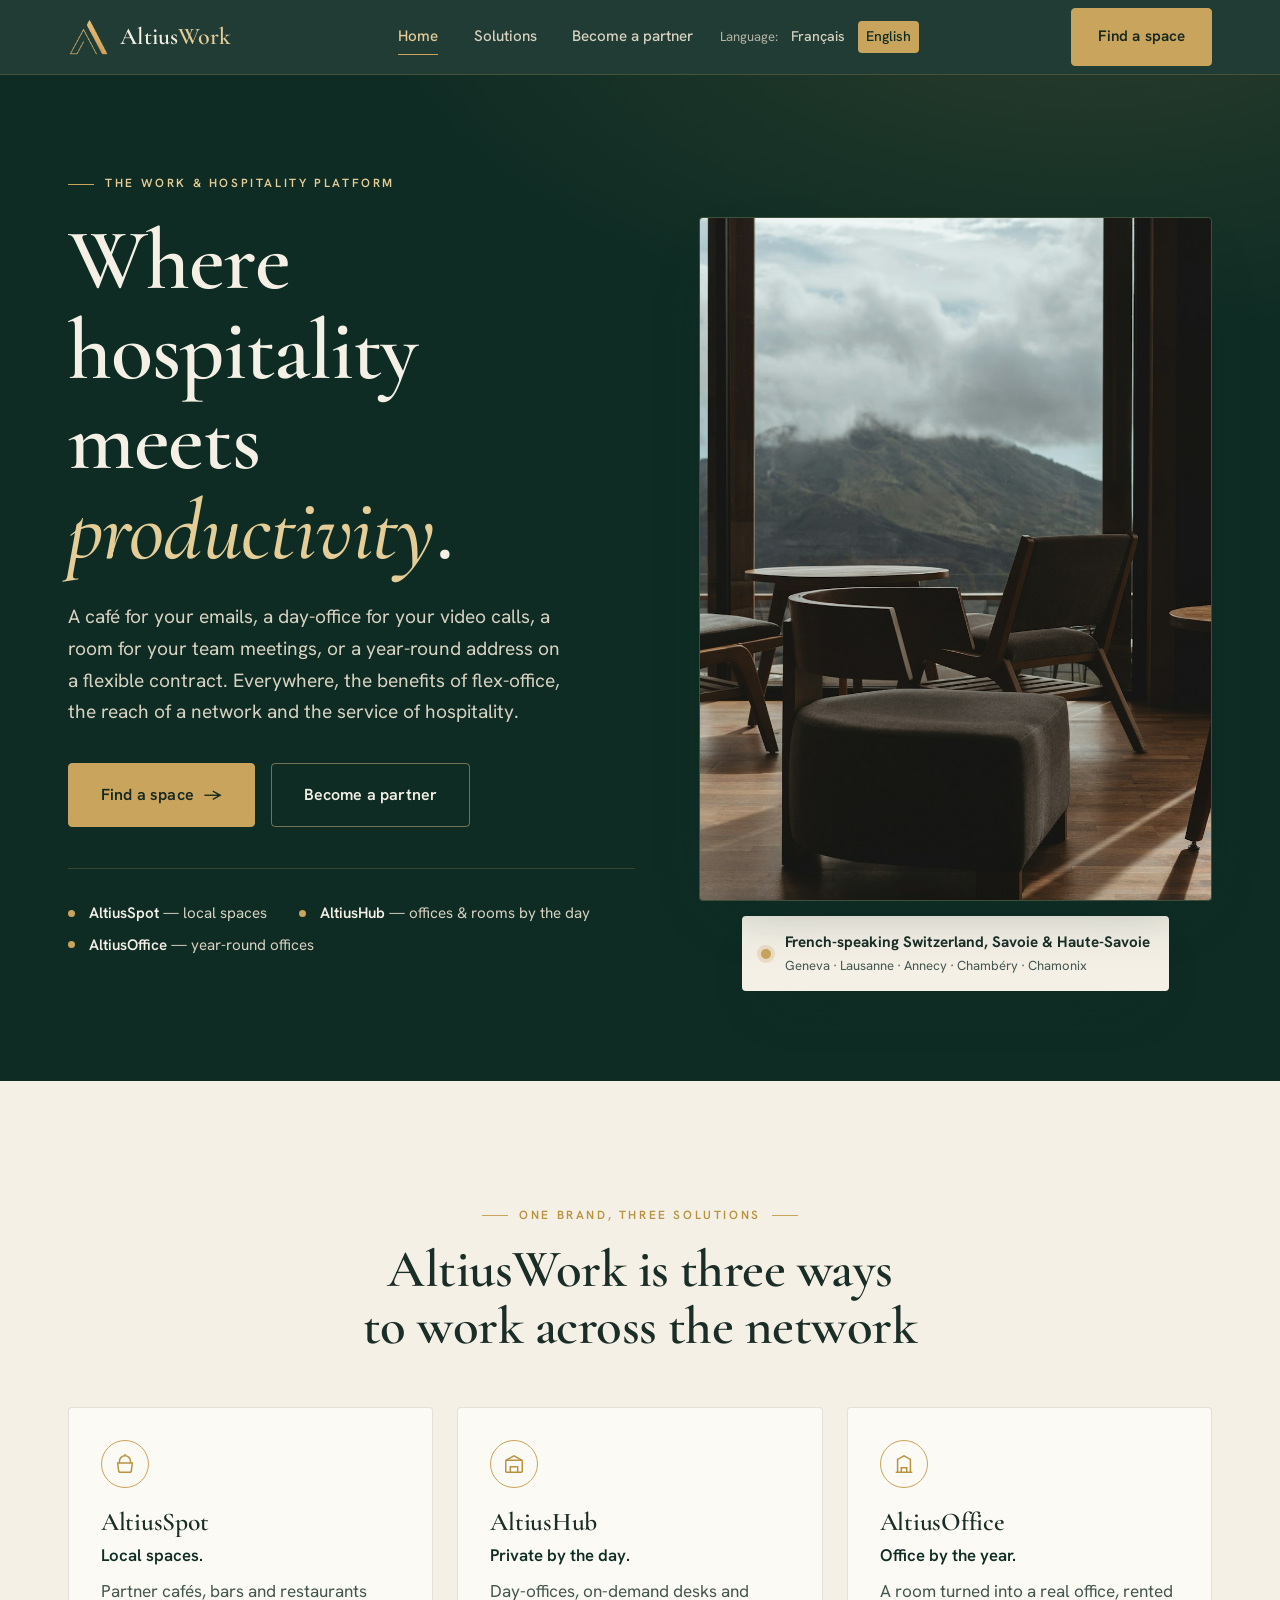
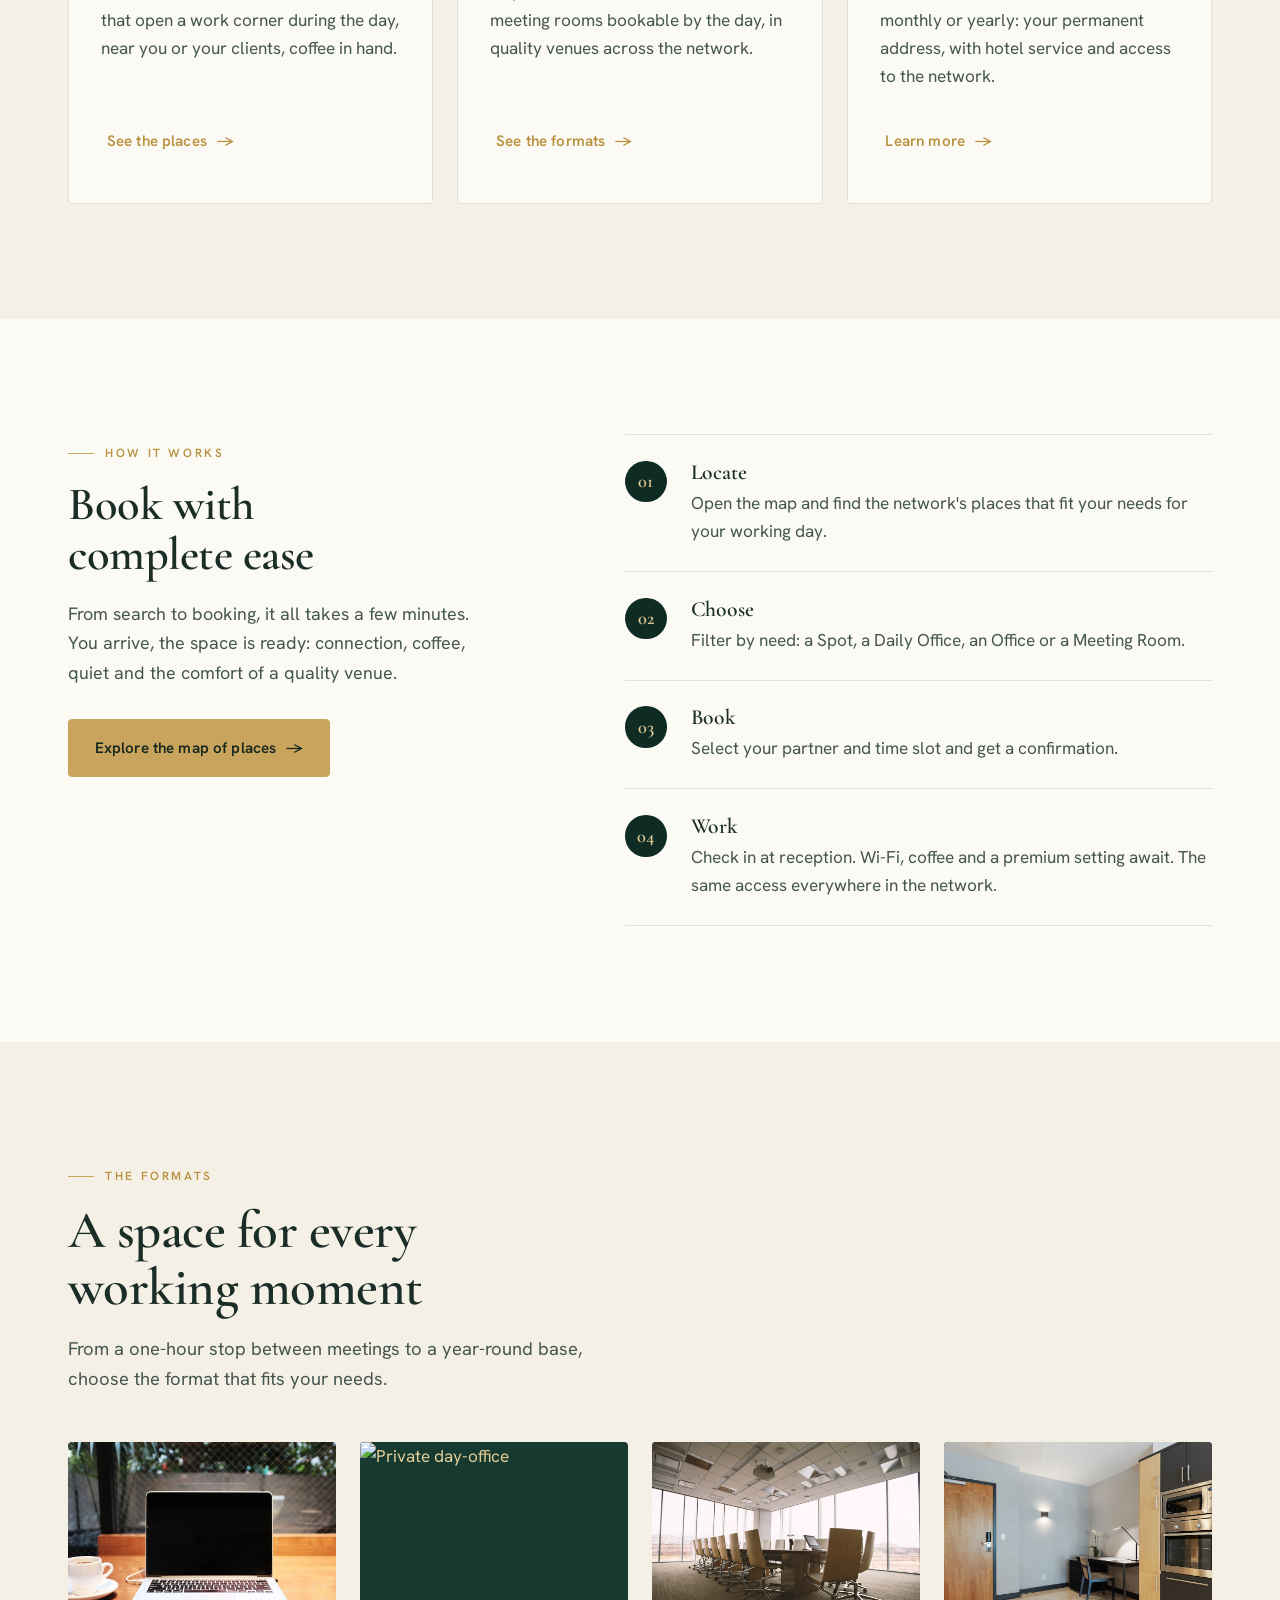
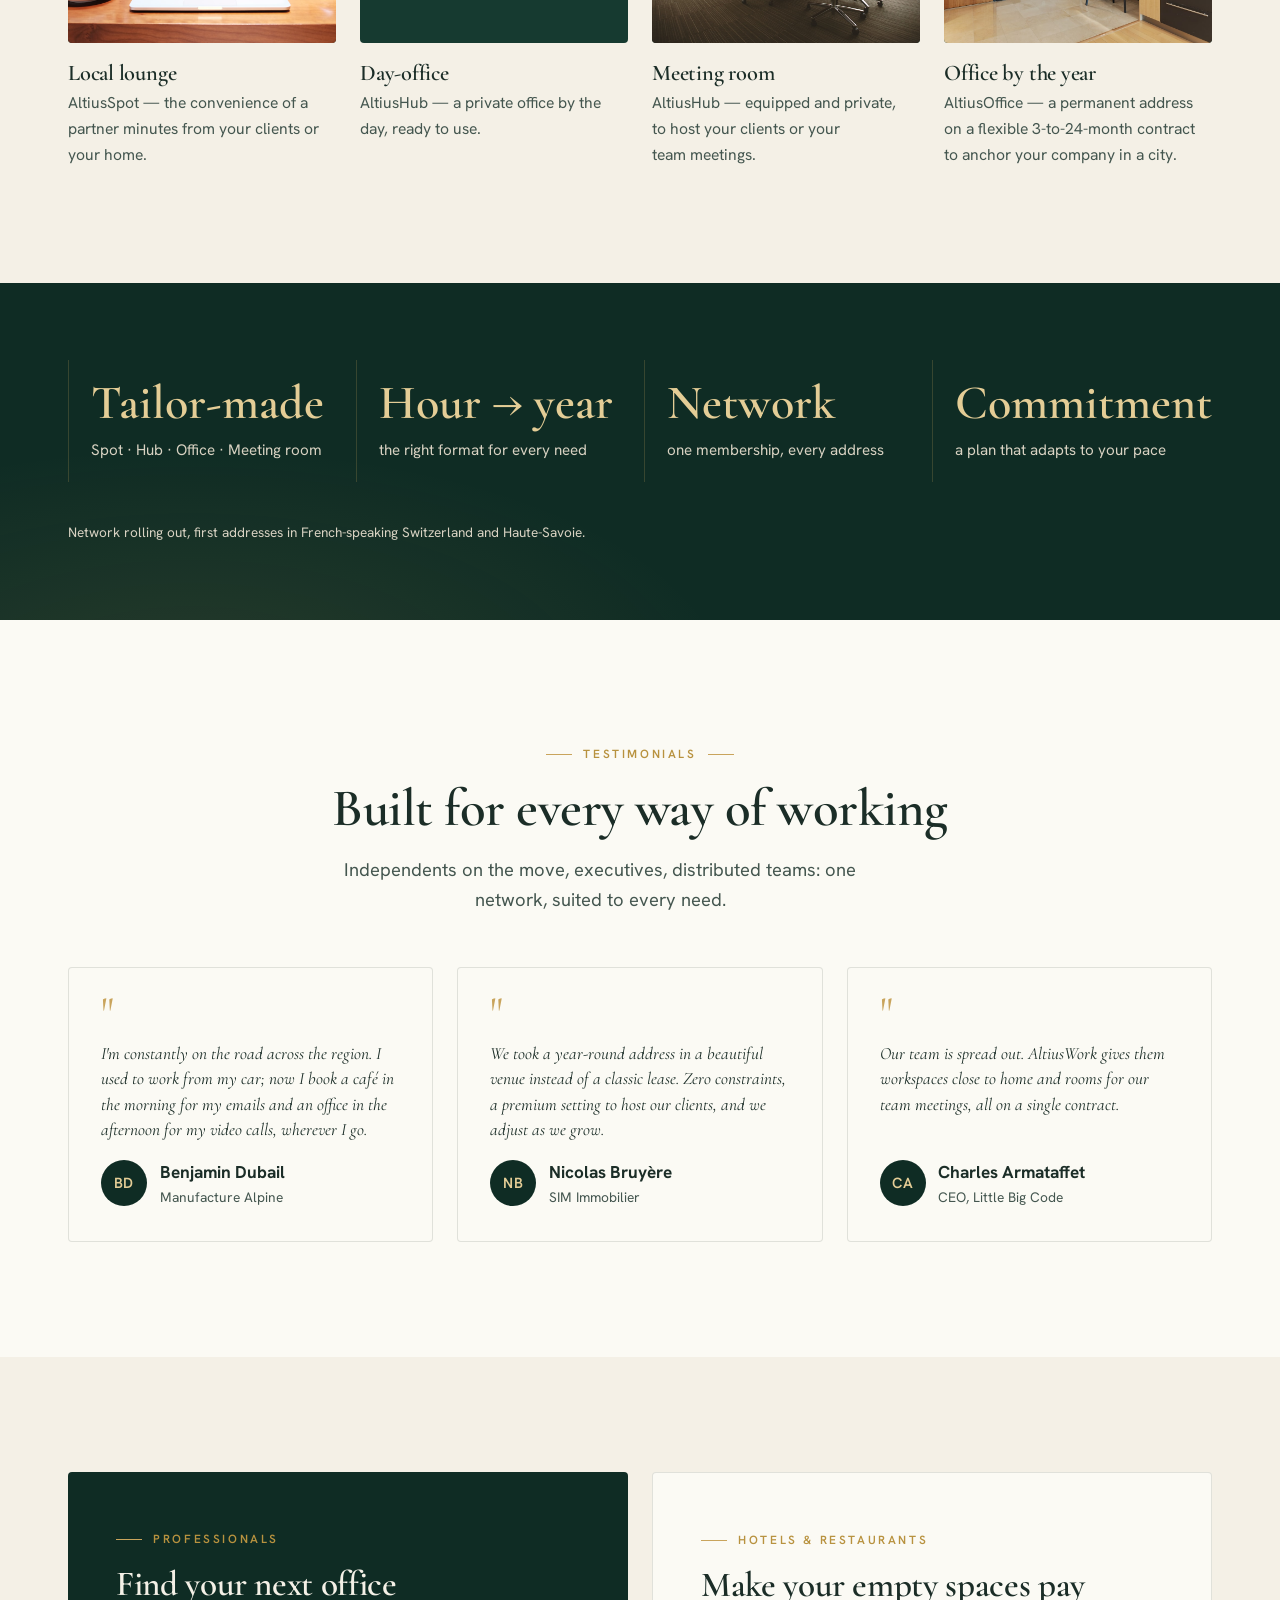
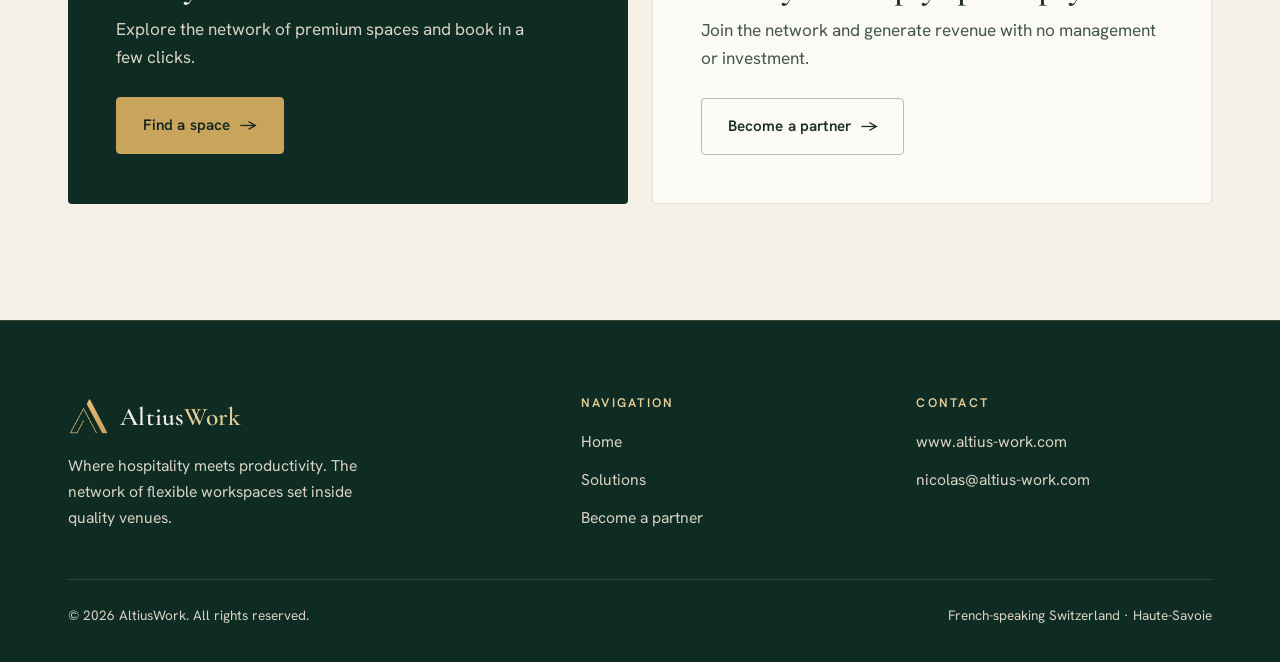
==== en/index.html @ 77999ce3 "Version anglaise du site (/en/) + switch de langue FR/EN dans le header + JS carte/formulaires bilin" ====
<!doctype html>
<html lang="en">
<head>
<meta charset="utf-8">
<meta name="viewport" content="width=device-width, initial-scale=1">
<title>AltiusWork — Where hospitality meets productivity</title>
<meta name="description" content="AltiusWork: one unique network of premium workspaces. A café for your emails, an office by the day, a meeting room or a year-round address, everywhere, with the comfort of hospitality.">
<link rel="icon" type="image/png" href="../assets/favicon.png">
<link rel="stylesheet" href="../assets/altius.css">
</head>
<body>

<!-- ===================== HEADER ===================== -->
<header class="site-header">
  <div class="container nav">
    <a class="brand" href="index.html" aria-label="AltiusWork — home">
      <img class="mark" src="../assets/logo-mark.png" alt="">
      <span class="word">Altius<b>Work</b></span>
    </a>
    <nav class="nav-menu" id="navMenu">
      <ul class="nav-links">
        <li><a href="index.html" class="active">Home</a></li>
        <li><a href="solutions.html">Solutions</a></li>
        <li><a href="partenaires.html">Become a partner</a></li>
        <li class="nav-lang"><span class="lang-label">Language:</span><a href="../index.html">Français</a><a href="index.html" class="active" aria-current="true">English</a></li>
      </ul>
      <a class="btn btn-gold nav-mobile-cta" href="solutions.html">Find a space</a>
    </nav>
    <div class="nav-cta">
      <a class="btn btn-gold" href="solutions.html">Find a space</a>
    </div>
    <button class="nav-toggle" id="navToggle" aria-label="Menu"><span></span><span></span><span></span></button>
  </div>
</header>

<!-- ===================== HERO ===================== -->
<section class="hero on-dark">
  <div class="container hero-grid">
    <div class="hero-copy">
      <span class="eyebrow">The work &amp; hospitality platform</span>
      <h1>Where hospitality<br>meets <em>productivity</em>.</h1>
      <p class="hero-lead">A café for your emails, a day-office for your video calls, a room for your team meetings, or a year-round address on a flexible contract. Everywhere, the benefits of flex-office, the reach of a network and the service of hospitality.</p>
      <div class="hero-actions">
        <a class="btn btn-gold btn-lg" href="solutions.html">Find a space <span class="arrow">→</span></a>
        <a class="btn btn-outline btn-lg" href="partenaires.html">Become a partner</a>
      </div>
      <ul class="hero-trust">
        <li><strong>AltiusSpot</strong> — local spaces</li>
        <li><strong>AltiusHub</strong> — offices &amp; rooms by the day</li>
        <li><strong>AltiusOffice</strong> — year-round offices</li>
      </ul>
    </div>
    <div class="hero-media">
      <div class="ph hero-ph has-photo"><img src="../assets/img/hero.jpg" alt="Bright workspace in an upscale venue"></div>
      <div class="hero-chip">
        <span class="chip-dot"></span>
        <div>
          <strong>French-speaking Switzerland, Savoie &amp; Haute-Savoie</strong>
          <span>Geneva · Lausanne · Annecy · Chambéry · Chamonix</span>
        </div>
      </div>
    </div>
  </div>
</section>

<!-- ===================== THREE WORLDS ===================== -->
<section class="section on-cream">
  <div class="container">
    <div class="section-head center reveal">
      <span class="eyebrow center">One brand, three solutions</span>
      <h2>AltiusWork is three ways<br>to work across the network</h2>
    </div>
    <div class="grid cols-3 worlds">
      <article class="card reveal">
        <div class="icon-badge">
          <svg viewBox="0 0 24 24" fill="none" stroke="currentColor" stroke-width="1.6"><path d="M5 11h14M6 11V9a6 6 0 0112 0v2M4 11h16l-1 8a2 2 0 01-2 2H7a2 2 0 01-2-2zM12 3V1"/></svg>
        </div>
        <h3>AltiusSpot</h3>
        <p><strong class="card-lead">Local spaces.</strong>Partner cafés, bars and restaurants that open a work corner during the day, near you or your clients, coffee in hand.</p>
        <a class="btn btn-ghost" href="solutions.html#types">See the places <span class="arrow">→</span></a>
      </article>
      <article class="card reveal">
        <div class="icon-badge">
          <svg viewBox="0 0 24 24" fill="none" stroke="currentColor" stroke-width="1.6"><rect x="3" y="8" width="18" height="13" rx="1"/><path d="M3 8l9-5 9 5M8 21v-6h8v6M8 12h.01M16 12h.01"/></svg>
        </div>
        <h3>AltiusHub</h3>
        <p><strong class="card-lead">Private by the day.</strong>Day-offices, on-demand desks and meeting rooms bookable by the day, in quality venues across the network.</p>
        <a class="btn btn-ghost" href="solutions.html#types">See the formats <span class="arrow">→</span></a>
      </article>
      <article class="card reveal">
        <div class="icon-badge">
          <svg viewBox="0 0 24 24" fill="none" stroke="currentColor" stroke-width="1.6"><path d="M3 21h18M5 21V7l7-4 7 4v14M9 21v-5h6v5"/></svg>
        </div>
        <h3>AltiusOffice</h3>
        <p><strong class="card-lead">Office by the year.</strong>A room turned into a real office, rented monthly or yearly: your permanent address, with hotel service and access to the network.</p>
        <a class="btn btn-ghost" href="solutions.html#types">Learn more <span class="arrow">→</span></a>
      </article>
    </div>
  </div>
</section>

<!-- ===================== HOW IT WORKS ===================== -->
<section class="section on-paper">
  <div class="container how">
    <div class="how-left reveal">
      <span class="eyebrow">How it works</span>
      <h2 class="how-title">Book with<br>complete ease</h2>
      <p class="lead-sm">From search to booking, it all takes a few minutes. You arrive, the space is ready: connection, coffee, quiet and the comfort of a quality venue.</p>
      <a class="btn btn-gold" href="solutions.html">Explore the map of places <span class="arrow">→</span></a>
    </div>
    <ol class="steps reveal">
      <li>
        <span class="step-num">01</span>
        <div><h3>Locate</h3><p>Open the map and find the network's places that fit your needs for your working day.</p></div>
      </li>
      <li>
        <span class="step-num">02</span>
        <div><h3>Choose</h3><p>Filter by need: a Spot, a Daily Office, an Office or a Meeting Room.</p></div>
      </li>
      <li>
        <span class="step-num">03</span>
        <div><h3>Book</h3><p>Select your partner and time slot and get a confirmation.</p></div>
      </li>
      <li>
        <span class="step-num">04</span>
        <div><h3>Work</h3><p>Check in at reception. Wi-Fi, coffee and a premium setting await. The same access everywhere in the network.</p></div>
      </li>
    </ol>
  </div>
</section>

<!-- ===================== FORMATS ===================== -->
<section class="section on-cream">
  <div class="container">
    <div class="section-head reveal">
      <span class="eyebrow">The formats</span>
      <h2>A space for every working moment</h2>
      <p class="lead">From a one-hour stop between meetings to a year-round base, choose the format that fits your needs.</p>
    </div>
    <div class="grid cols-4 formats">
      <article class="format-card reveal">
        <div class="ph has-photo"><img src="../assets/img/spot.jpg" alt="Working in a partner café-bar"></div>
        <h3>Local lounge</h3>
        <p>AltiusSpot — the convenience of a partner minutes from your clients or your home.</p>
      </article>
      <article class="format-card reveal">
        <div class="ph has-photo"><img src="../assets/img/hub.jpg" alt="Private day-office"></div>
        <h3>Day-office</h3>
        <p>AltiusHub — a private office by the day, ready to use.</p>
      </article>
      <article class="format-card reveal">
        <div class="ph has-photo"><img src="../assets/img/meeting.jpg" alt="Equipped meeting room"></div>
        <h3>Meeting room</h3>
        <p>AltiusHub — equipped and private, to host your clients or your team meetings.</p>
      </article>
      <article class="format-card reveal">
        <div class="ph has-photo"><img src="../assets/img/office.jpg" alt="Room turned into a year-round office"></div>
        <h3>Office by the year</h3>
        <p>AltiusOffice — a permanent address on a flexible 3-to-24-month contract to anchor your company in a city.</p>
      </article>
    </div>
  </div>
</section>

<!-- ===================== STATS ===================== -->
<section class="section tight on-dark stats-band">
  <div class="container">
    <div class="grid cols-4 stats">
      <div class="stat reveal"><span class="stat-num">Tailor-made</span><span class="stat-label">Spot · Hub · Office · Meeting room</span></div>
      <div class="stat reveal"><span class="stat-num">Hour&nbsp;→&nbsp;year</span><span class="stat-label">the right format for every need</span></div>
      <div class="stat reveal"><span class="stat-num">Network</span><span class="stat-label">one membership, every address</span></div>
      <div class="stat reveal"><span class="stat-num">Commitment</span><span class="stat-label">a plan that adapts to your pace</span></div>
    </div>
    <p class="stats-note reveal">Network rolling out, first addresses in French-speaking Switzerland and Haute-Savoie.</p>
  </div>
</section>

<!-- ===================== TESTIMONIALS ===================== -->
<section class="section on-paper">
  <div class="container">
    <div class="section-head center reveal">
      <span class="eyebrow center">Testimonials</span>
      <h2>Built for every way of working</h2>
      <p class="lead">Independents on the move, executives, distributed teams: one network, suited to every need.</p>
    </div>
    <div class="grid cols-3 testimonials">
      <article class="tcard reveal">
        <div class="quote-mark">"</div>
        <blockquote>I'm constantly on the road across the region. I used to work from my car; now I book a café in the morning for my emails and an office in the afternoon for my video calls, wherever I go.</blockquote>
        <div class="tby"><span class="tavatar">BD</span><div><strong>Benjamin Dubail</strong><span>Manufacture Alpine</span></div></div>
      </article>
      <article class="tcard reveal">
        <div class="quote-mark">"</div>
        <blockquote>We took a year-round address in a beautiful venue instead of a classic lease. Zero constraints, a premium setting to host our clients, and we adjust as we grow.</blockquote>
        <div class="tby"><span class="tavatar">NB</span><div><strong>Nicolas Bruyère</strong><span>SIM Immobilier</span></div></div>
      </article>
      <article class="tcard reveal">
        <div class="quote-mark">"</div>
        <blockquote>Our team is spread out. AltiusWork gives them workspaces close to home and rooms for our team meetings, all on a single contract.</blockquote>
        <div class="tby"><span class="tavatar">CA</span><div><strong>Charles Armataffet</strong><span>CEO, Little Big Code</span></div></div>
      </article>
    </div>
  </div>
</section>

<!-- ===================== DUAL CTA ===================== -->
<section class="section dual-cta on-cream">
  <div class="container">
    <div class="grid cols-2 dual-grid">
      <article class="cta-card cta-clients reveal">
        <span class="eyebrow">Professionals</span>
        <h3>Find your next office</h3>
        <p>Explore the network of premium spaces and book in a few clicks.</p>
        <a class="btn btn-gold" href="solutions.html">Find a space <span class="arrow">→</span></a>
      </article>
      <article class="cta-card cta-hotels reveal">
        <span class="eyebrow">Hotels &amp; restaurants</span>
        <h3>Make your empty spaces pay</h3>
        <p>Join the network and generate revenue with no management or investment.</p>
        <a class="btn btn-outline" href="partenaires.html">Become a partner <span class="arrow">→</span></a>
      </article>
    </div>
  </div>
</section>

<!-- ===================== FOOTER ===================== -->
<footer class="site-footer">
  <div class="container">
    <div class="footer-grid">
      <div>
        <a class="brand" href="index.html">
          <img class="mark" src="../assets/logo-mark.png" alt="">
          <span class="word">Altius<b>Work</b></span>
        </a>
        <p class="footer-blurb">Where hospitality meets productivity. The network of flexible workspaces set inside quality venues.</p>
      </div>
      <div class="footer-col">
        <h4>Navigation</h4>
        <ul>
          <li><a href="index.html">Home</a></li>
          <li><a href="solutions.html">Solutions</a></li>
          <li><a href="partenaires.html">Become a partner</a></li>
        </ul>
      </div>
      <div class="footer-col">
        <h4>Contact</h4>
        <ul>
          <li><a href="https://www.altius-work.com">www.altius-work.com</a></li>
          <li><a href="mailto:nicolas@altius-work.com">nicolas@altius-work.com</a></li>
        </ul>
      </div>
    </div>
    <div class="footer-bottom">
      <span>© 2026 AltiusWork. All rights reserved.</span>
      <span>French-speaking Switzerland · Haute-Savoie</span>
    </div>
  </div>
</footer>

<link rel="stylesheet" href="../assets/home.css">
<script src="../assets/site.js"></script>
</body>
</html>
---- assets/altius.css ----
/* ============================================================
   AltiusWork — Design System
   "Where hospitality meets productivity"
   ============================================================ */

@import url('https://fonts.googleapis.com/css2?family=Cormorant+Garamond:ital,wght@0,400;0,500;0,600;0,700;1,400;1,500&family=Hanken+Grotesk:wght@400;500;600;700;800&display=swap');

:root{
  /* Brand palette */
  --sapin:        #0F2C24;   /* deep forest green — primary */
  --sapin-800:    #163A30;   /* slightly raised surface on dark */
  --sapin-700:    #1E4A3D;
  --or:           #C9A45C;   /* gold / champagne — accent */
  --or-deep:      #B8923F;
  --or-light:     #E4CD96;
  --creme:        #F4F0E6;   /* cream — alternating light sections */
  --paper:        #FBFAF4;   /* near-white warm — base light bg */
  --ink:          #1B2D27;   /* dark text on light */
  --ink-soft:     #44564F;   /* muted text on light */
  --cream-soft:   #D8D2C2;   /* muted text on dark */
  --line-dark:    rgba(201,164,92,.22);
  --line-light:   rgba(27,45,39,.12);

  --serif: 'Cormorant Garamond', 'Hoefler Text', Georgia, serif;
  --sans:  'Hanken Grotesk', system-ui, -apple-system, sans-serif;

  --maxw: 1240px;
  --gutter: clamp(1.25rem, 4vw, 3rem);
  --radius: 4px;
  --shadow: 0 24px 60px -28px rgba(15,44,36,.45);
  --shadow-soft: 0 14px 40px -22px rgba(15,44,36,.35);
}

*{box-sizing:border-box;}
html{scroll-behavior:smooth;}
body{
  margin:0;
  font-family:var(--sans);
  background:var(--paper);
  color:var(--ink);
  font-size:clamp(1rem,.97rem + .15vw,1.075rem);
  line-height:1.65;
  -webkit-font-smoothing:antialiased;
  text-rendering:optimizeLegibility;
}
img{max-width:100%;display:block;}
a{color:inherit;text-decoration:none;}
button{font-family:inherit;}

h1,h2,h3,h4{
  font-family:var(--serif);
  font-weight:600;
  line-height:1.08;
  letter-spacing:-.01em;
  margin:0;
  text-wrap:balance;
}
h1{line-height:1.04;}
p{margin:0;text-wrap:pretty;}

.container{
  width:100%;
  max-width:var(--maxw);
  margin-inline:auto;
  padding-inline:var(--gutter);
}

/* ---------- Eyebrow / labels ---------- */
.eyebrow{
  font-family:var(--sans);
  font-weight:600;
  font-size:.74rem;
  letter-spacing:.22em;
  text-transform:uppercase;
  color:var(--or-deep);
  display:inline-flex;
  align-items:center;
  gap:.7rem;
}
.eyebrow::before{
  content:"";
  width:26px;height:1px;
  background:var(--or);
  display:inline-block;
}
.eyebrow.center::after{
  content:"";
  width:26px;height:1px;
  background:var(--or);
  display:inline-block;
}
.eyebrow.center{justify-content:center;}
.on-dark .eyebrow{color:var(--or-light);}

/* ---------- Buttons ---------- */
.btn{
  --bg:var(--or);--fg:var(--sapin);--bd:var(--or);
  display:inline-flex;align-items:center;justify-content:center;gap:.6rem;
  padding:.95rem 1.6rem;
  font-family:var(--sans);
  font-weight:600;
  font-size:.95rem;
  letter-spacing:.01em;
  border:1px solid var(--bd);
  border-radius:var(--radius);
  background:var(--bg);
  color:var(--fg);
  cursor:pointer;
  transition:transform .25s ease, background .25s ease, color .25s ease, box-shadow .25s ease;
  white-space:nowrap;
}
.btn:hover{transform:translateY(-2px);box-shadow:0 14px 30px -16px rgba(201,164,92,.7);}
.btn-gold{--bg:var(--or);--fg:#15271f;--bd:var(--or);}
.btn-gold:hover{--bg:var(--or-light);}
.btn-outline{--bg:transparent;--fg:var(--ink);--bd:rgba(27,45,39,.3);}
.btn-outline:hover{--bg:var(--sapin);--fg:#fff;--bd:var(--sapin);box-shadow:none;}
.on-dark .btn-outline{--fg:var(--creme);--bd:rgba(228,205,150,.45);}
.on-dark .btn-outline:hover{--bg:var(--or);--fg:var(--sapin);--bd:var(--or);}
.btn-ghost{--bg:transparent;--fg:var(--or-deep);--bd:transparent;padding-inline:.3rem;}
.btn-ghost:hover{transform:none;box-shadow:none;color:var(--ink);}
.btn-lg{padding:1.1rem 2rem;font-size:1rem;}
.arrow{transition:transform .25s ease;}
.btn:hover .arrow{transform:translateX(4px);}

/* ============================================================
   Header / Navigation
   ============================================================ */
.site-header{
  position:sticky;top:0;z-index:60;
  background:rgba(15,44,36,.92);
  backdrop-filter:blur(12px);
  border-bottom:1px solid var(--line-dark);
}
.nav{
  display:flex;align-items:center;justify-content:space-between;
  gap:1.5rem;
  height:74px;
}
.brand{display:flex;align-items:center;gap:.7rem;}
.brand .mark{height:38px;width:auto;flex:none;}
.brand .word{
  font-family:var(--serif);
  font-weight:600;
  font-size:1.5rem;
  color:var(--creme);
  letter-spacing:.005em;
  line-height:1;
}
.brand .word b{color:var(--or-light);font-weight:600;}
.nav-links{
  display:flex;align-items:center;gap:.4rem;
  list-style:none;margin:0;padding:0;
}
.nav-links a{
  display:inline-block;
  padding:.5rem .9rem;
  font-weight:500;
  font-size:.95rem;
  color:var(--cream-soft);
  border-radius:var(--radius);
  transition:color .2s ease;
  position:relative;
}
.nav-links a:hover{color:var(--creme);}
.nav-links a.active{color:var(--or-light);}
.nav-links a.active::after{
  content:"";position:absolute;left:.9rem;right:.9rem;bottom:.15rem;
  height:1px;background:var(--or);
}
.nav-cta{display:flex;align-items:center;gap:.75rem;}
.nav-mobile-cta{display:none;}
.nav-toggle{
  display:none;
  width:44px;height:44px;
  border:1px solid var(--line-dark);
  background:transparent;border-radius:var(--radius);
  cursor:pointer;
  flex-direction:column;align-items:center;justify-content:center;gap:5px;
}
.nav-toggle span{width:20px;height:1.5px;background:var(--creme);transition:.25s;}

@media (max-width:920px){
  .nav-toggle{display:flex;}
  .nav-links,.nav-cta .btn{display:none;}
  .nav-menu{
    position:absolute;left:0;right:0;top:74px;
    background:var(--sapin);
    border-bottom:1px solid var(--line-dark);
    padding:1rem var(--gutter) 1.6rem;
    transform:translateY(-12px);opacity:0;pointer-events:none;
    transition:.25s ease;
  }
  .nav-menu.open{transform:none;opacity:1;pointer-events:auto;}
  .nav-menu .nav-links{flex-direction:column;align-items:stretch;gap:.1rem;}
  .nav-menu .nav-links a{padding:.85rem .4rem;border-bottom:1px solid var(--line-dark);font-size:1.05rem;}
  .nav-menu .nav-links a.active::after{display:none;}
  .nav-menu .nav-mobile-cta{display:inline-flex;margin-top:1.1rem;width:100%;}
}
@media (min-width:921px){.nav-menu{display:contents;}}

/* Language switch (FR / EN) */
.nav-lang{display:flex;align-items:center;gap:.3rem;margin-left:.4rem;}
.nav-lang .lang-label{color:var(--cream-soft);font-size:.82rem;opacity:.8;}
.nav-links .nav-lang a{padding:.3rem .5rem;font-size:.88rem;border-radius:var(--radius);}
.nav-links .nav-lang a.active{color:var(--sapin);background:var(--or);}
.nav-links .nav-lang a.active:hover{color:var(--sapin);}
.nav-links .nav-lang a.active::after{display:none;}
@media (max-width:920px){
  .nav-menu .nav-links .nav-lang{padding:.85rem .4rem;gap:.5rem;}
  .nav-menu .nav-links .nav-lang a{border-bottom:none;font-size:1rem;}
}

/* ============================================================
   Sections / layout helpers
   ============================================================ */
.section{padding-block:clamp(4.5rem,9vw,8rem);}
.section.tight{padding-block:clamp(3.5rem,6vw,5.5rem);}
.on-dark{background:var(--sapin);color:var(--creme);}
.on-cream{background:var(--creme);}
.on-paper{background:var(--paper);}
.on-dark h1,.on-dark h2,.on-dark h3{color:var(--creme);}

.section-head{max-width:62ch;}
.section-head.center{margin-inline:auto;text-align:center;}
.section-head h2{
  font-size:clamp(2rem,1.3rem + 2.6vw,3.3rem);
  margin-top:1rem;
}
.section-head p.lead{
  margin-top:1.1rem;
  font-size:1.15rem;
  color:var(--ink-soft);
  max-width:54ch;
}
.center .section-head p.lead{margin-inline:auto;}
.on-dark .section-head p.lead{color:var(--cream-soft);}

.eyebrow.gold-dot{}

/* ============================================================
   Image placeholders
   ============================================================ */
.ph{
  position:relative;
  background-color:var(--sapin-800);
  background-image:repeating-linear-gradient(135deg,
     rgba(201,164,92,.10) 0 2px, transparent 2px 11px);
  display:flex;align-items:flex-end;
  overflow:hidden;
  color:var(--or-light);
  border-radius:var(--radius);
}
.ph.light{
  background-color:#ece6d6;
  background-image:repeating-linear-gradient(135deg,
     rgba(27,45,39,.07) 0 2px, transparent 2px 11px);
  color:var(--ink-soft);
}
.ph .ph-tag{
  font-family:ui-monospace,'SF Mono',Menlo,monospace;
  font-size:.72rem;letter-spacing:.02em;
  margin:1rem;
  padding:.32rem .6rem;
  background:rgba(15,44,36,.72);
  color:var(--or-light);
  border:1px solid var(--line-dark);
  border-radius:3px;
  backdrop-filter:blur(2px);
}
.ph.light .ph-tag{background:rgba(255,255,255,.78);color:var(--ink-soft);border-color:var(--line-light);}
.ph.has-photo{background-image:none;}
.ph img{position:absolute;inset:0;width:100%;height:100%;object-fit:cover;display:block;}

/* ============================================================
   Footer
   ============================================================ */
.site-footer{background:var(--sapin);color:var(--cream-soft);padding-block:clamp(3.5rem,6vw,5rem) 2.2rem;border-top:1px solid var(--line-dark);}
.footer-grid{display:grid;grid-template-columns:1.6fr 1fr 1fr;gap:2.5rem;align-items:start;}
.footer-grid .brand .word{font-size:1.6rem;}
.footer-blurb{margin-top:1.1rem;max-width:34ch;color:var(--cream-soft);font-size:.98rem;}
.footer-col h4{font-family:var(--sans);font-size:.78rem;letter-spacing:.18em;text-transform:uppercase;color:var(--or-light);font-weight:600;margin-bottom:1rem;}
.footer-col ul{list-style:none;margin:0;padding:0;display:flex;flex-direction:column;gap:.6rem;}
.footer-col a{color:var(--cream-soft);font-size:.98rem;transition:color .2s;}
.footer-col a:hover{color:var(--or-light);}
.footer-bottom{
  margin-top:3rem;padding-top:1.5rem;border-top:1px solid var(--line-dark);
  display:flex;justify-content:space-between;gap:1rem;flex-wrap:wrap;
  font-size:.85rem;color:var(--cream-soft);
}
@media (max-width:760px){.footer-grid{grid-template-columns:1fr;gap:2rem;}}

/* ============================================================
   Cards / generic
   ============================================================ */
.card{
  background:var(--paper);
  border:1px solid var(--line-light);
  border-radius:var(--radius);
  padding:2rem;
  transition:transform .3s ease, box-shadow .3s ease, border-color .3s;
}
.card:hover{transform:translateY(-4px);box-shadow:var(--shadow-soft);border-color:var(--or);}
.icon-badge{
  width:48px;height:48px;border-radius:50%;
  display:grid;place-items:center;
  border:1px solid var(--or);
  color:var(--or-deep);
  margin-bottom:1.3rem;
}
.icon-badge svg{width:22px;height:22px;}

.grid{display:grid;gap:1.5rem;}
.cols-3{grid-template-columns:repeat(3,1fr);}
.cols-2{grid-template-columns:repeat(2,1fr);}
.cols-4{grid-template-columns:repeat(4,1fr);}
@media (max-width:980px){.cols-3,.cols-4{grid-template-columns:repeat(2,1fr);}}
@media (max-width:620px){.cols-2,.cols-3,.cols-4{grid-template-columns:1fr;}}

/* Reveal on scroll */
.reveal{opacity:0;transform:translateY(22px);transition:opacity .7s ease, transform .7s ease;}
.reveal.in{opacity:1;transform:none;}
@media (prefers-reduced-motion:reduce){.reveal{opacity:1;transform:none;transition:none;}}
---- assets/home.css ----
/* ============================================================
   AltiusWork — Home page specific
   ============================================================ */

/* ---------- Hero ---------- */
.hero{
  position:relative;
  background:
    radial-gradient(1200px 600px at 85% -10%, rgba(201,164,92,.14), transparent 60%),
    var(--sapin);
  padding-block:clamp(3.5rem,7vw,6.5rem);
  overflow:hidden;
}
.hero-grid{
  display:grid;
  grid-template-columns:1.05fr .95fr;
  gap:clamp(2rem,5vw,5rem);
  align-items:start;
}
.hero-copy h1{
  font-size:clamp(2.8rem,2rem + 4.4vw,5.4rem);
  font-weight:600;
  margin:1.4rem 0 0;
  color:var(--creme);
}
.hero-copy h1 em{font-style:italic;color:var(--or-light);font-weight:500;}
.hero-lead{
  margin-top:1.6rem;
  font-size:1.2rem;
  color:var(--cream-soft);
  max-width:46ch;
}
.hero-actions{display:flex;flex-wrap:wrap;gap:1rem;margin-top:2.2rem;}
.hero-trust{
  list-style:none;margin:2.6rem 0 0;padding:2rem 0 0;
  border-top:1px solid var(--line-dark);
  display:flex;flex-wrap:wrap;gap:.4rem 2rem;
  color:var(--cream-soft);font-size:.95rem;
}
.hero-trust li{position:relative;padding-left:1.3rem;}
.hero-trust li::before{content:"";position:absolute;left:0;top:.55em;width:7px;height:7px;border-radius:50%;background:var(--or);}
.hero-trust strong{color:var(--creme);font-weight:600;}

.hero-media{position:relative;margin-top:3.3rem;}
.hero-ph{
  aspect-ratio:3/4;
  width:100%;
  box-shadow:var(--shadow);
  border:1px solid var(--line-dark);
}
.hero-chip{
  position:static;margin:.9rem auto 0;width:fit-content;
  display:flex;align-items:center;gap:.85rem;
  background:var(--creme);color:var(--ink);
  padding:.9rem 1.2rem;border-radius:var(--radius);
  box-shadow:var(--shadow);
}
.hero-chip strong{display:block;font-size:.95rem;}
.hero-chip span:not(.chip-dot){display:block;font-size:.82rem;color:var(--ink-soft);}
.chip-dot{width:10px;height:10px;border-radius:50%;background:var(--or);flex:none;box-shadow:0 0 0 4px rgba(201,164,92,.25);}

@media (max-width:880px){
  .hero-grid{grid-template-columns:1fr;}
  .hero-media{order:-1;max-width:440px;margin:0 auto;}
  .hero-ph{aspect-ratio:16/11;}
  .hero-chip{margin-top:.9rem;}
}

/* ---------- Worlds ---------- */
.worlds{margin-top:3.2rem;}
.worlds .card{display:flex;flex-direction:column;background:var(--paper);}
.worlds .card-lead{display:block;font-weight:600;color:var(--sapin);font-size:1.05rem;margin-bottom:.45rem;}
.worlds .card p{color:var(--ink-soft);margin:.4rem 0 1.4rem;}
.worlds .card h3{font-size:1.6rem;}
.worlds .btn-ghost{margin-top:auto;align-self:flex-start;}

/* ---------- How it works ---------- */
.how{display:grid;grid-template-columns:.9fr 1.1fr;gap:clamp(2.5rem,6vw,5rem);align-items:start;}
.how-title{font-size:clamp(1.9rem,1.4rem + 2vw,2.9rem);margin-top:1rem;}
.lead-sm{margin:1.2rem 0 2rem;color:var(--ink-soft);font-size:1.12rem;max-width:42ch;}
.steps{list-style:none;margin:0;padding:0;counter-reset:s;}
.steps li{
  display:grid;grid-template-columns:auto 1fr;gap:1.5rem;
  padding:1.6rem 0;
  border-top:1px solid var(--line-light);
}
.steps li:last-child{border-bottom:1px solid var(--line-light);}
.steps .step-num{font-family:var(--serif);font-size:1.15rem;font-weight:600;line-height:1;width:2.6rem;height:2.6rem;border-radius:50%;background:var(--sapin);color:var(--or-light);display:flex;align-items:center;justify-content:center;}
.steps h3{font-size:1.35rem;margin-bottom:.3rem;}
.steps p{color:var(--ink-soft);}
@media (max-width:820px){.how{grid-template-columns:1fr;}}

/* ---------- Formats ---------- */
.formats{margin-top:3rem;}
.format-card .ph{aspect-ratio:4/3;margin-bottom:1.1rem;}
.format-card h3{font-size:1.4rem;}
.format-card p{color:var(--ink-soft);font-size:.98rem;margin-top:.3rem;}

/* ---------- Stats ---------- */
.stats-band{background:
  radial-gradient(900px 400px at 15% 120%, rgba(201,164,92,.12), transparent 60%),
  var(--sapin);}
.stats{text-align:left;}
.stat{padding:1.2rem 0;border-left:1px solid var(--line-dark);padding-left:1.4rem;}
.stat-num{display:block;font-family:var(--serif);font-size:clamp(2.2rem,1.6rem + 2vw,3rem);color:var(--or-light);font-weight:600;line-height:1;}
.stat-label{display:block;margin-top:.7rem;color:var(--cream-soft);font-size:.95rem;}
.stats-note{margin-top:2.4rem;font-size:.85rem;color:var(--cream-soft);opacity:.8;}

/* ---------- Quote ---------- */
.quote-wrap{max-width:880px;margin-inline:auto;text-align:center;position:relative;}
.quote-mark{font-family:var(--serif);font-size:6rem;line-height:.6;color:var(--or);opacity:.5;height:2.6rem;}
.quote-wrap blockquote{
  font-family:var(--serif);
  font-size:clamp(1.5rem,1.1rem + 1.6vw,2.3rem);
  font-weight:500;line-height:1.32;margin:0;color:var(--ink);
  font-style:italic;
}
.quote-by{display:inline-flex;align-items:center;gap:1rem;margin-top:2.2rem;text-align:left;}
.quote-ph{width:54px;height:54px;border-radius:50%;flex:none;align-items:center;justify-content:center;}
.quote-ph .ph-tag{margin:0;font-size:.6rem;padding:.2rem .35rem;}
.quote-by strong{display:block;}
.quote-by span{display:block;font-size:.88rem;color:var(--ink-soft);}

/* ---------- Témoignages ---------- */
.testimonials{margin-top:3.2rem;}
.testimonials .tcard{background:var(--paper);border:1px solid var(--line-light);border-radius:var(--radius);padding:2rem;display:flex;flex-direction:column;gap:1rem;}
.testimonials .quote-mark{font-size:2.8rem;opacity:1;height:1.6rem;}
.testimonials blockquote{font-family:var(--serif);font-style:italic;font-size:1.08rem;line-height:1.45;margin:0;color:var(--ink);}
.tby{display:flex;align-items:center;gap:.8rem;margin-top:auto;}
.tby .tavatar{width:46px;height:46px;border-radius:50%;background:var(--sapin);color:var(--or-light);display:flex;align-items:center;justify-content:center;font-weight:600;font-size:.92rem;letter-spacing:.03em;flex:none;}
.tby strong{display:block;color:var(--ink);}
.tby span{display:block;font-size:.86rem;color:var(--ink-soft);}

/* ---------- Dual CTA ---------- */
.dual-grid{gap:1.5rem;}
.cta-card{padding:clamp(2rem,4vw,3rem);border-radius:var(--radius);}
.cta-card h3{font-size:clamp(1.6rem,1.3rem + 1.4vw,2.2rem);margin:1rem 0 .7rem;}
.cta-card p{margin-bottom:1.6rem;}
.cta-clients{background:var(--sapin);color:var(--creme);}
.cta-clients h3{color:var(--creme);}
.cta-clients p{color:var(--cream-soft);}
.cta-hotels{background:var(--paper);border:1px solid var(--line-light);}
.cta-hotels p{color:var(--ink-soft);}
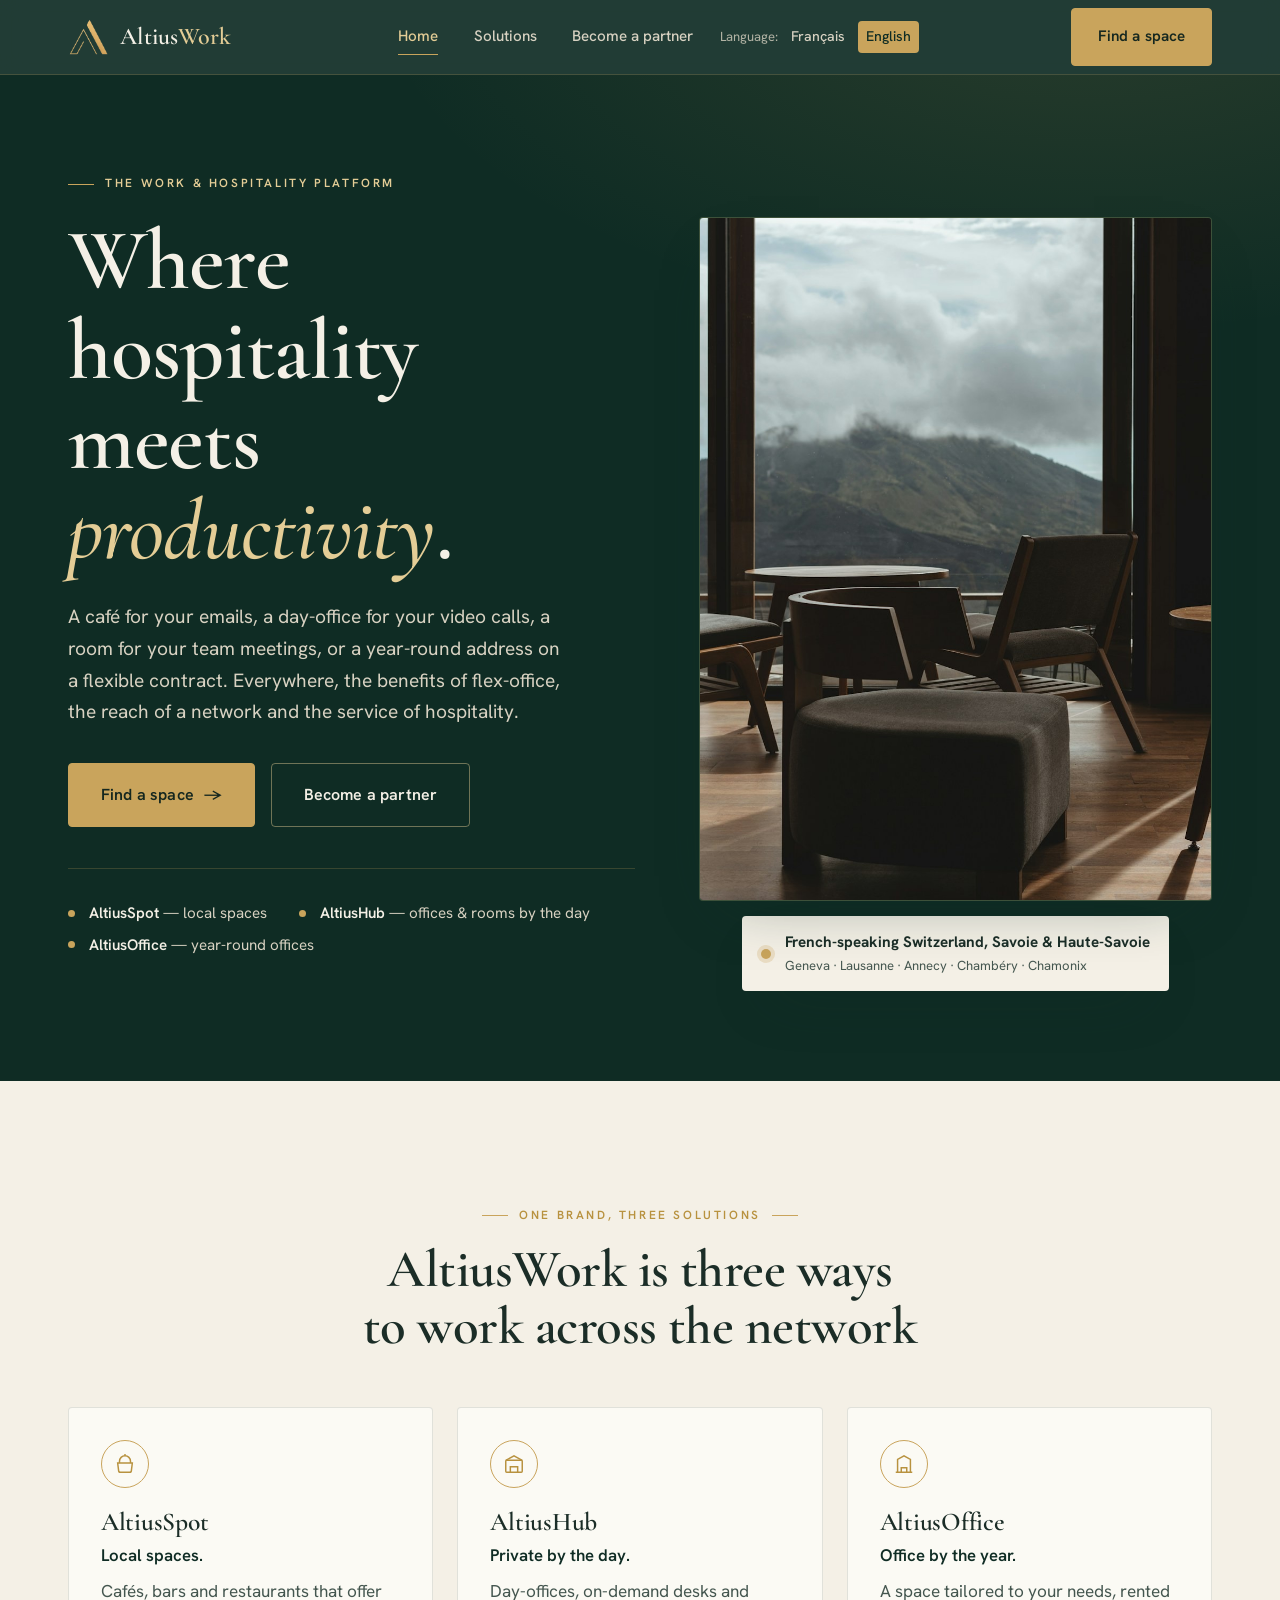
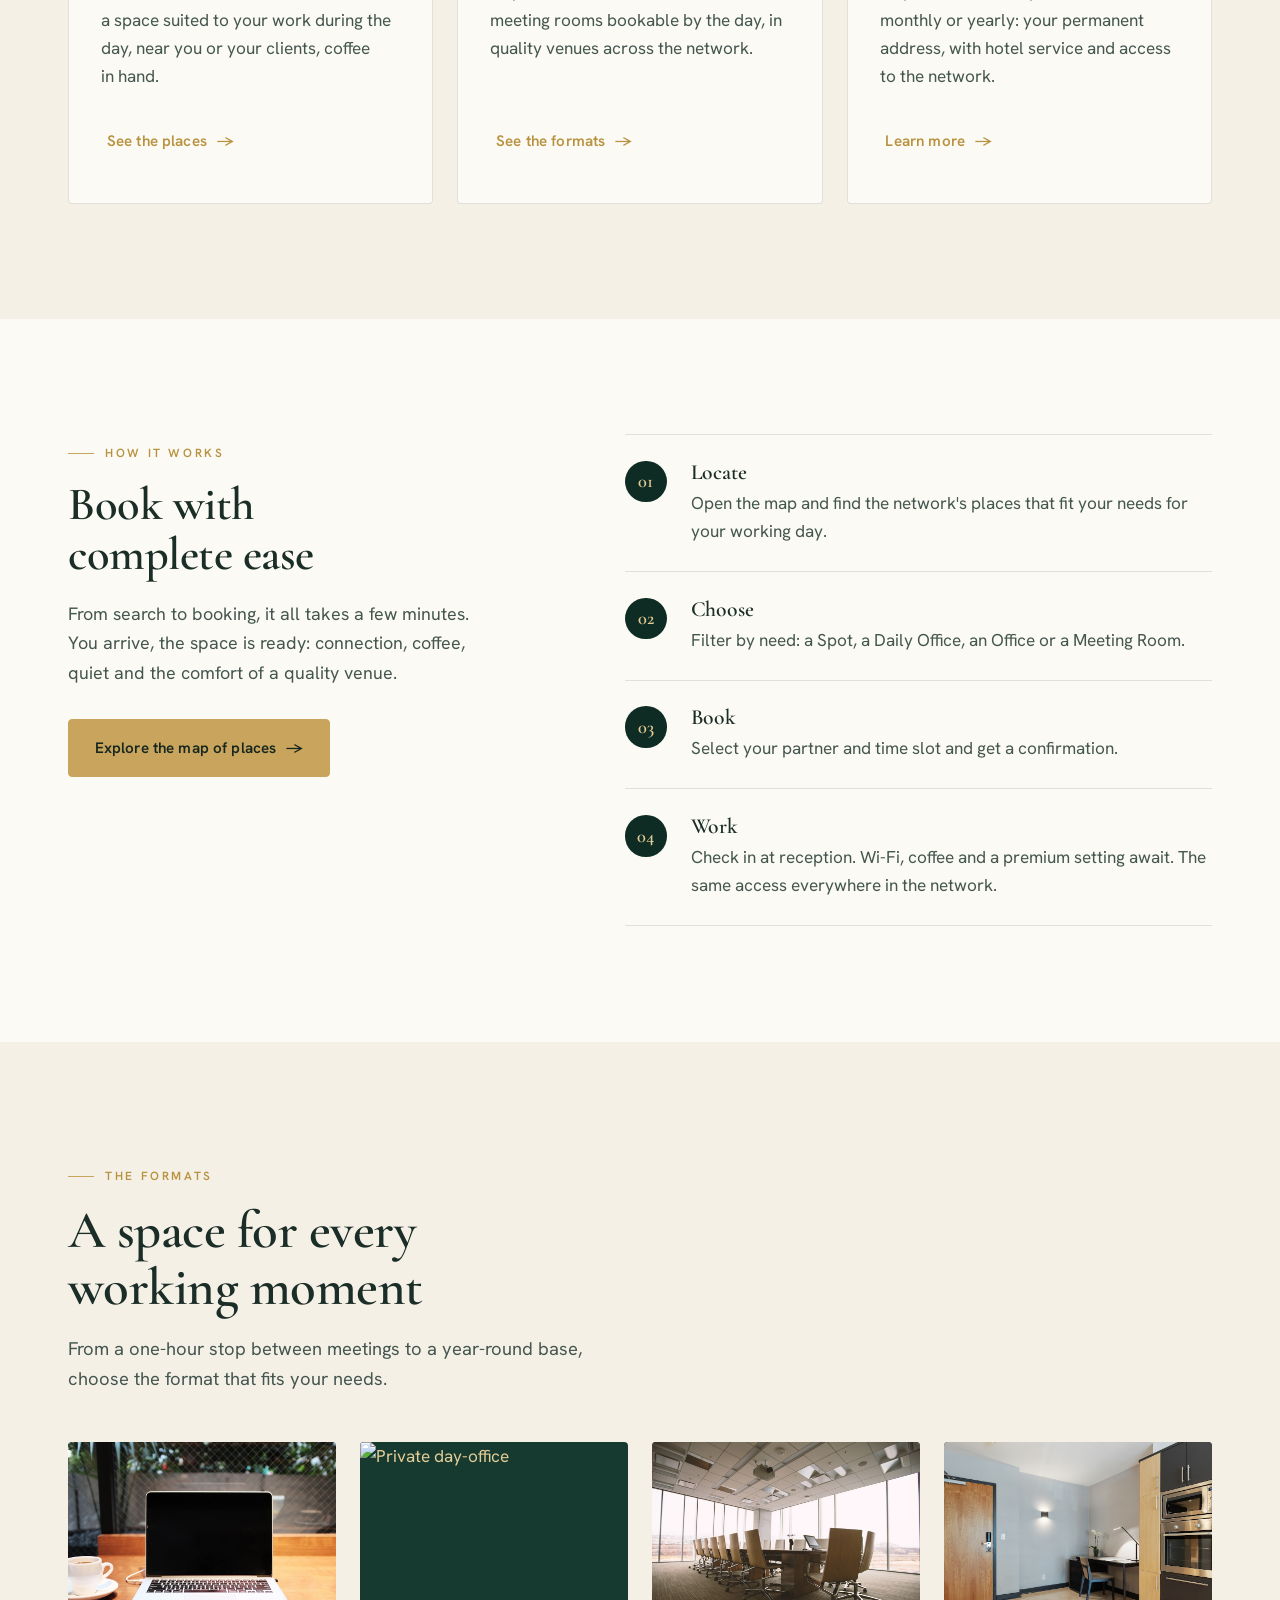
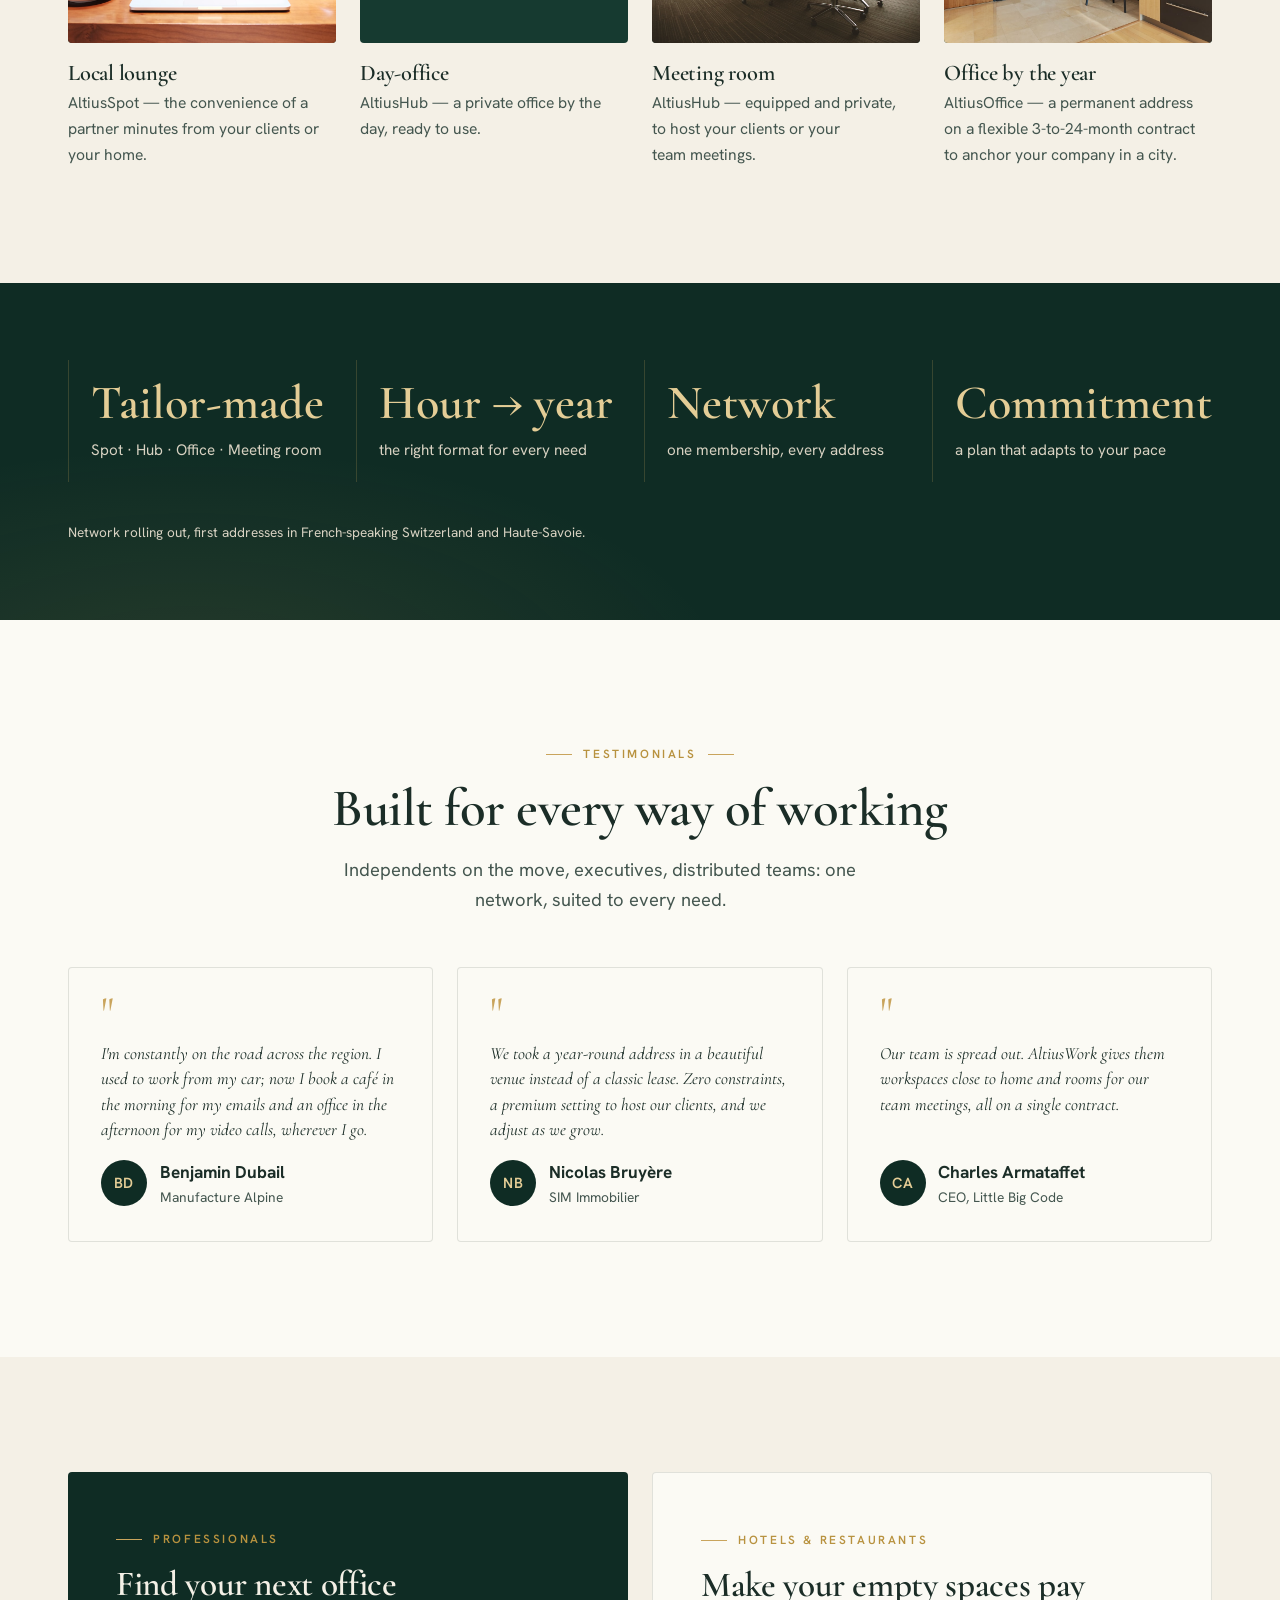
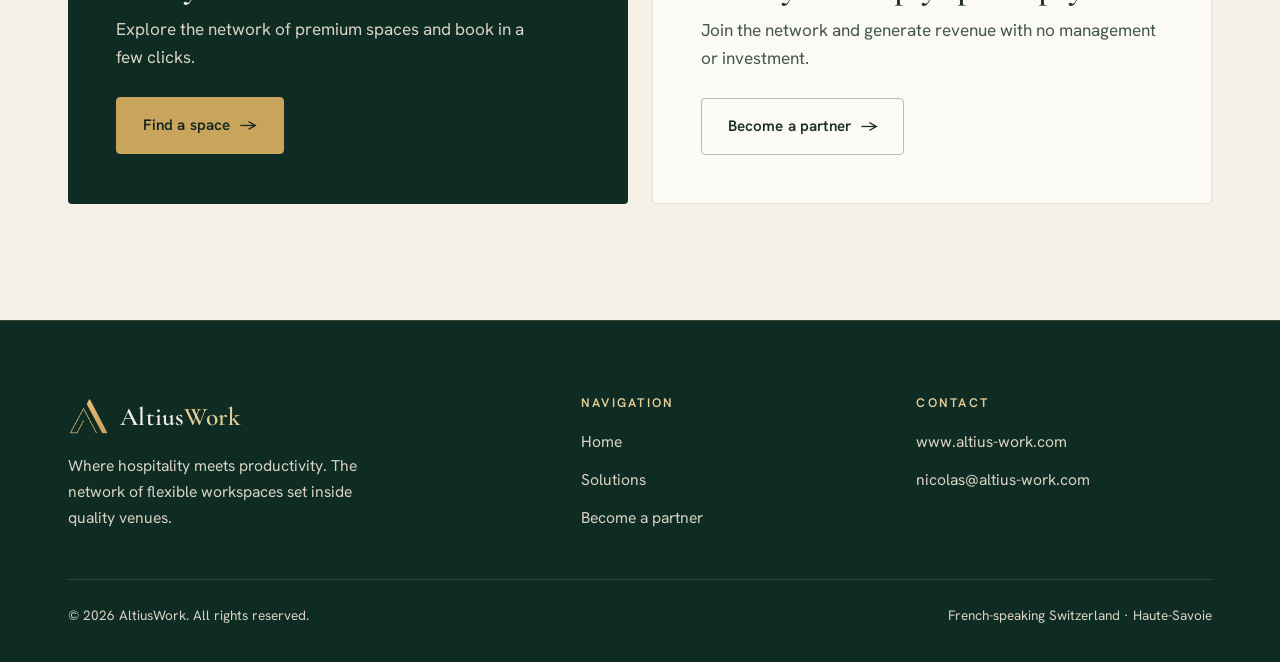
==== commit 502bc353: "Wording AltiusOffice/Spot/Hub (home + Solutions), hero Solutions, bloc particuliers + espacement CTA" ====
--- a/en/index.html
+++ b/en/index.html
@@ -76,7 +76,7 @@
           <svg viewBox="0 0 24 24" fill="none" stroke="currentColor" stroke-width="1.6"><path d="M5 11h14M6 11V9a6 6 0 0112 0v2M4 11h16l-1 8a2 2 0 01-2 2H7a2 2 0 01-2-2zM12 3V1"/></svg>
         </div>
         <h3>AltiusSpot</h3>
-        <p><strong class="card-lead">Local spaces.</strong>Partner cafés, bars and restaurants that open a work corner during the day, near you or your clients, coffee in hand.</p>
+        <p><strong class="card-lead">Local spaces.</strong>Cafés, bars and restaurants that offer a space suited to your work during the day, near you or your clients, coffee in hand.</p>
         <a class="btn btn-ghost" href="solutions.html#types">See the places <span class="arrow">→</span></a>
       </article>
       <article class="card reveal">
@@ -92,7 +92,7 @@
           <svg viewBox="0 0 24 24" fill="none" stroke="currentColor" stroke-width="1.6"><path d="M3 21h18M5 21V7l7-4 7 4v14M9 21v-5h6v5"/></svg>
         </div>
         <h3>AltiusOffice</h3>
-        <p><strong class="card-lead">Office by the year.</strong>A room turned into a real office, rented monthly or yearly: your permanent address, with hotel service and access to the network.</p>
+        <p><strong class="card-lead">Office by the year.</strong>A space tailored to your needs, rented monthly or yearly: your permanent address, with hotel service and access to the network.</p>
         <a class="btn btn-ghost" href="solutions.html#types">Learn more <span class="arrow">→</span></a>
       </article>
     </div>
--- a/assets/altius.css
+++ b/assets/altius.css
@@ -234,6 +234,7 @@
 }
 .center .section-head p.lead{margin-inline:auto;}
 .on-dark .section-head p.lead{color:var(--cream-soft);}
+.section-head .btn-spaced{margin-top:2.2rem;}
 
 .eyebrow.gold-dot{}
 
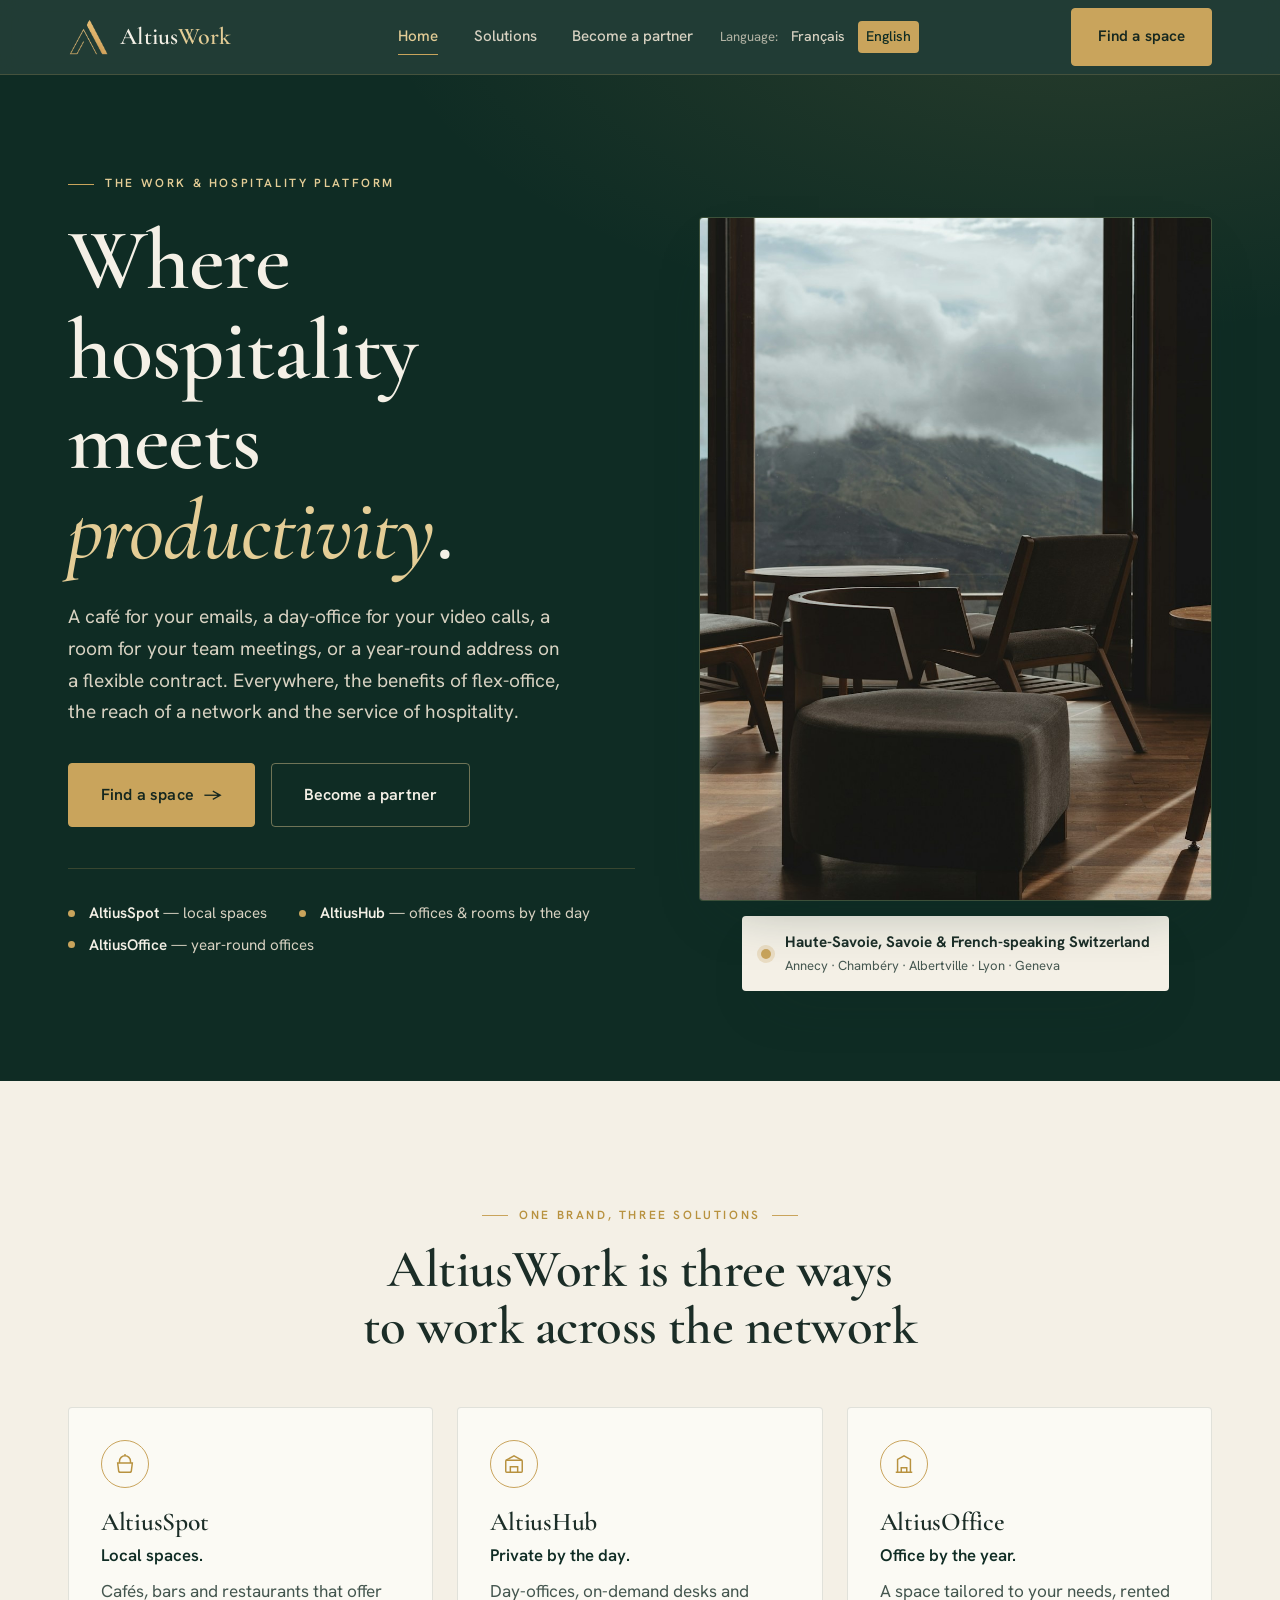
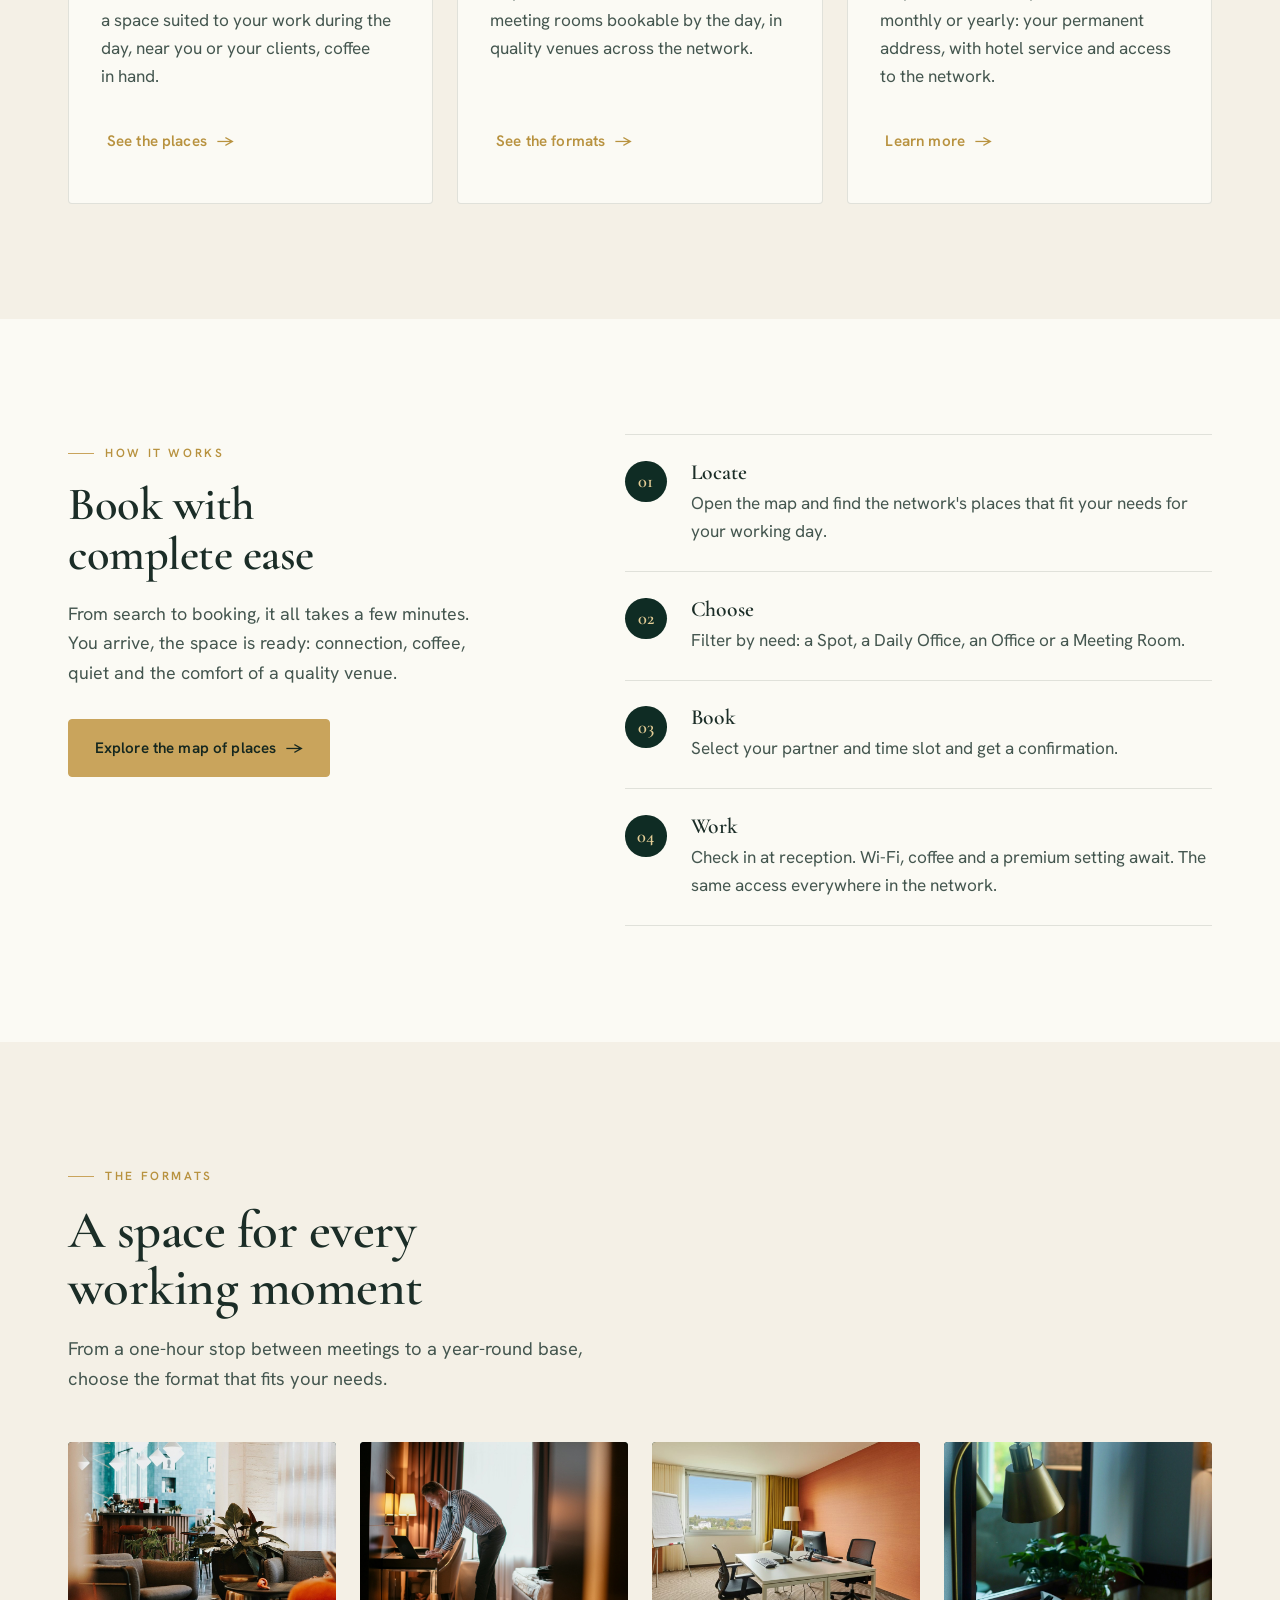
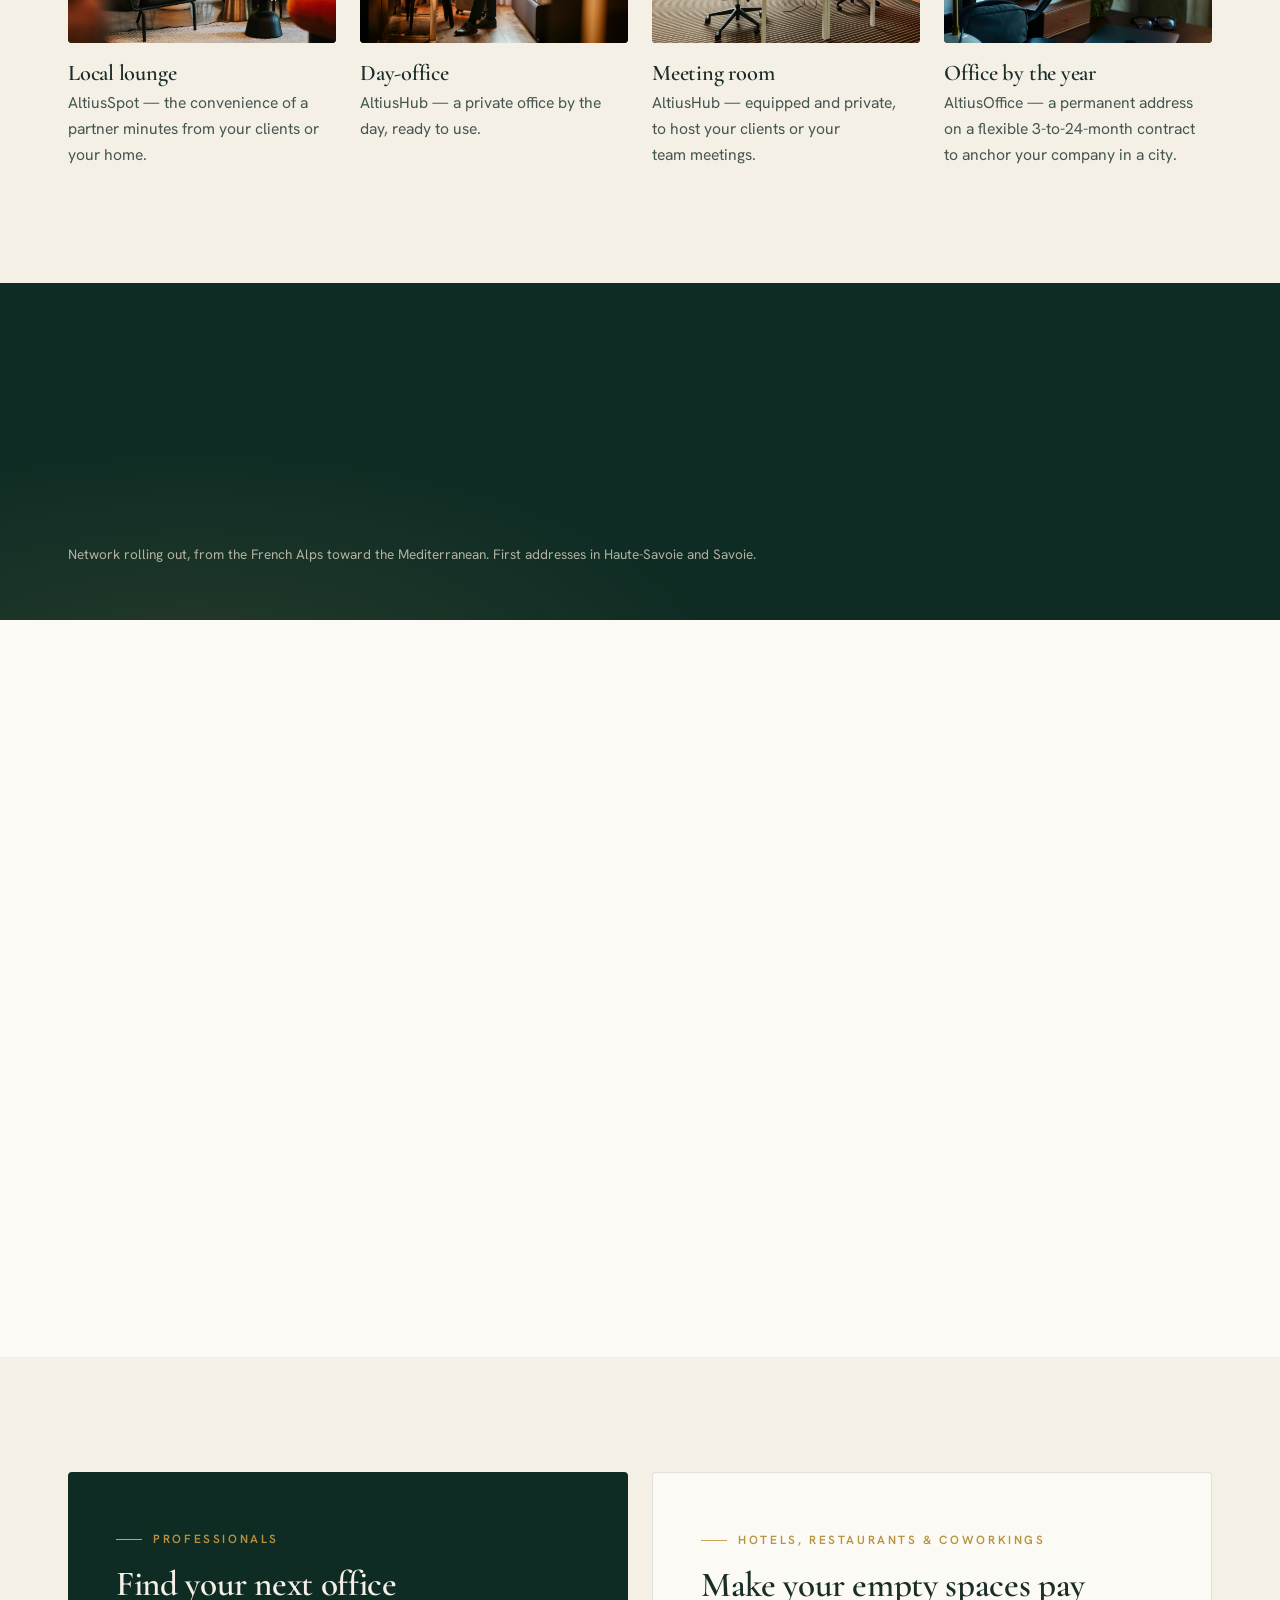
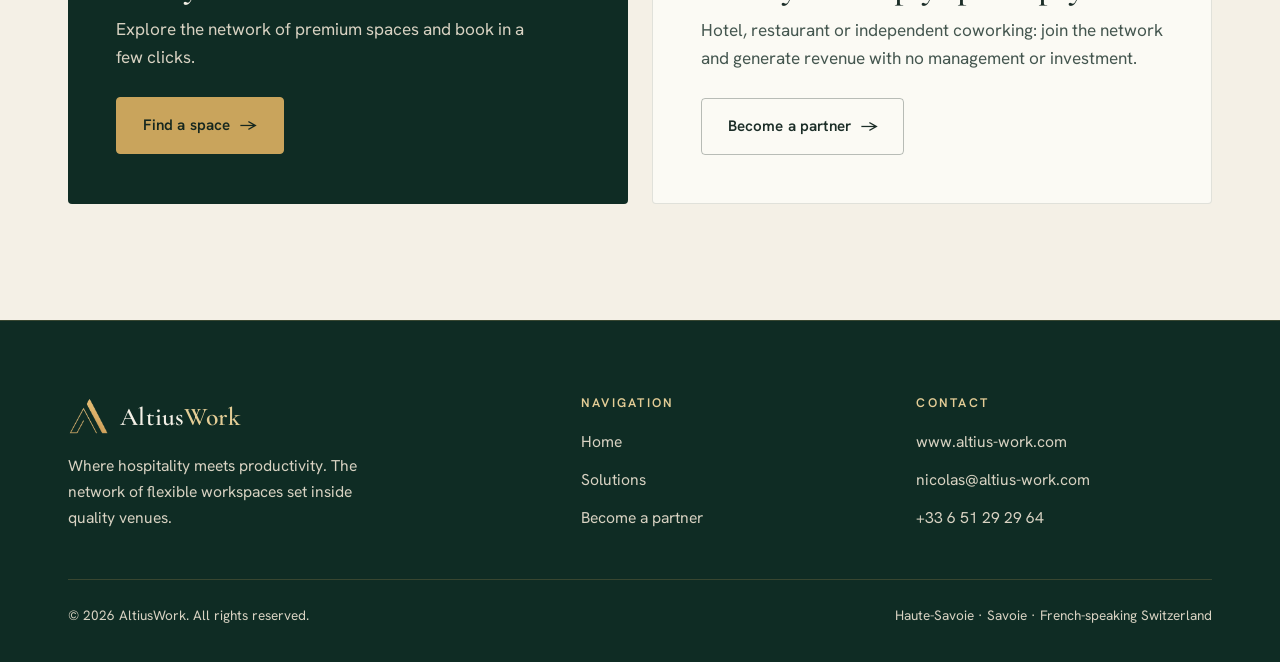
==== commit efad55d6: "Harmonisation France d'abord : geo FR, teaser prix, coworkings, carte Alpes, contact +33 - Geographi" ====
--- a/en/index.html
+++ b/en/index.html
@@ -55,8 +55,8 @@
       <div class="hero-chip">
         <span class="chip-dot"></span>
         <div>
-          <strong>French-speaking Switzerland, Savoie &amp; Haute-Savoie</strong>
-          <span>Geneva · Lausanne · Annecy · Chambéry · Chamonix</span>
+          <strong>Haute-Savoie, Savoie &amp; French-speaking Switzerland</strong>
+          <span>Annecy · Chambéry · Albertville · Lyon · Geneva</span>
         </div>
       </div>
     </div>
@@ -169,9 +169,9 @@
       <div class="stat reveal"><span class="stat-num">Tailor-made</span><span class="stat-label">Spot · Hub · Office · Meeting room</span></div>
       <div class="stat reveal"><span class="stat-num">Hour&nbsp;→&nbsp;year</span><span class="stat-label">the right format for every need</span></div>
       <div class="stat reveal"><span class="stat-num">Network</span><span class="stat-label">one membership, every address</span></div>
-      <div class="stat reveal"><span class="stat-num">Commitment</span><span class="stat-label">a plan that adapts to your pace</span></div>
-    </div>
-    <p class="stats-note reveal">Network rolling out, first addresses in French-speaking Switzerland and Haute-Savoie.</p>
+      <div class="stat reveal"><span class="stat-num">from&nbsp;€38/day</span><span class="stat-label">the day-office, no commitment</span></div>
+    </div>
+    <p class="stats-note reveal">Network rolling out, from the French Alps toward the Mediterranean. First addresses in Haute-Savoie and Savoie.</p>
   </div>
 </section>
 
@@ -214,9 +214,9 @@
         <a class="btn btn-gold" href="solutions.html">Find a space <span class="arrow">→</span></a>
       </article>
       <article class="cta-card cta-hotels reveal">
-        <span class="eyebrow">Hotels &amp; restaurants</span>
+        <span class="eyebrow">Hotels, restaurants &amp; coworkings</span>
         <h3>Make your empty spaces pay</h3>
-        <p>Join the network and generate revenue with no management or investment.</p>
+        <p>Hotel, restaurant or independent coworking: join the network and generate revenue with no management or investment.</p>
         <a class="btn btn-outline" href="partenaires.html">Become a partner <span class="arrow">→</span></a>
       </article>
     </div>
@@ -247,12 +247,13 @@
         <ul>
           <li><a href="https://www.altius-work.com">www.altius-work.com</a></li>
           <li><a href="mailto:nicolas@altius-work.com">nicolas@altius-work.com</a></li>
+          <li><a href="tel:+33651292964">+33 6 51 29 29 64</a></li>
         </ul>
       </div>
     </div>
     <div class="footer-bottom">
       <span>© 2026 AltiusWork. All rights reserved.</span>
-      <span>French-speaking Switzerland · Haute-Savoie</span>
+      <span>Haute-Savoie · Savoie · French-speaking Switzerland</span>
     </div>
   </div>
 </footer>
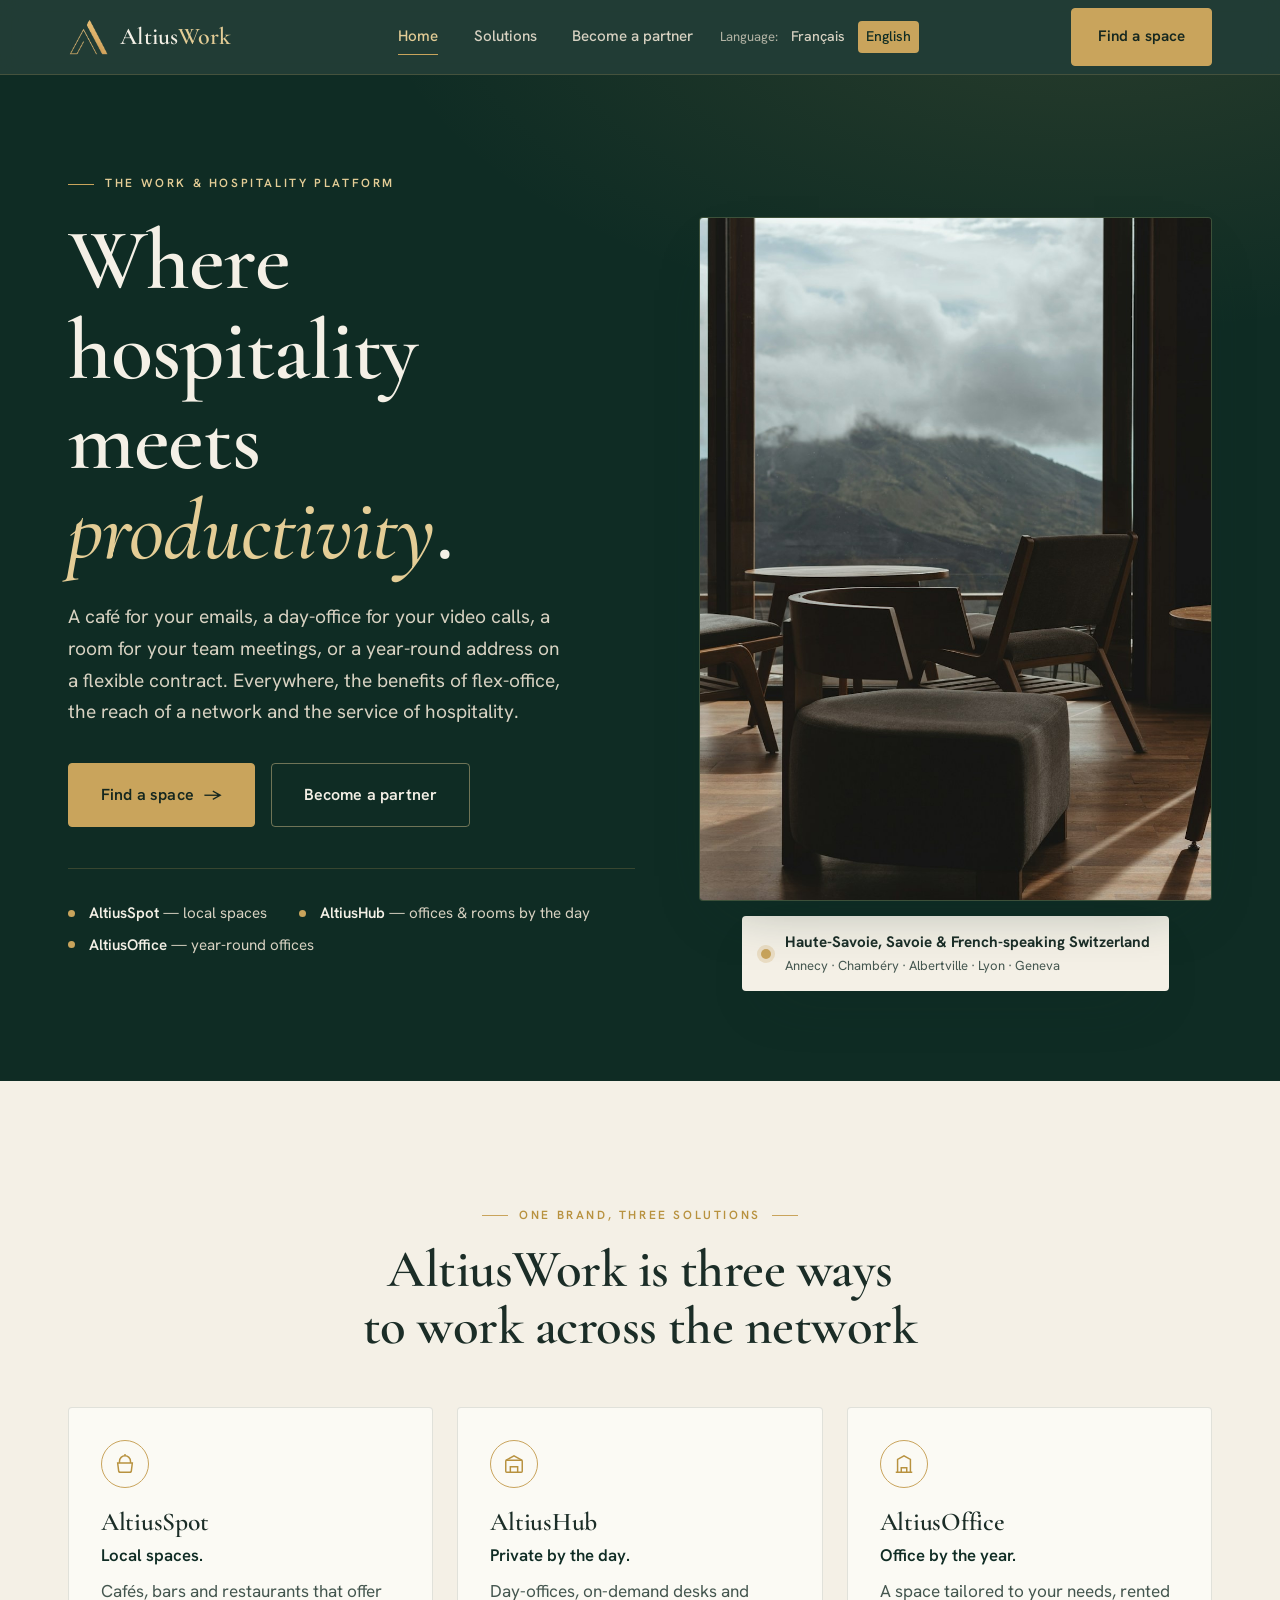
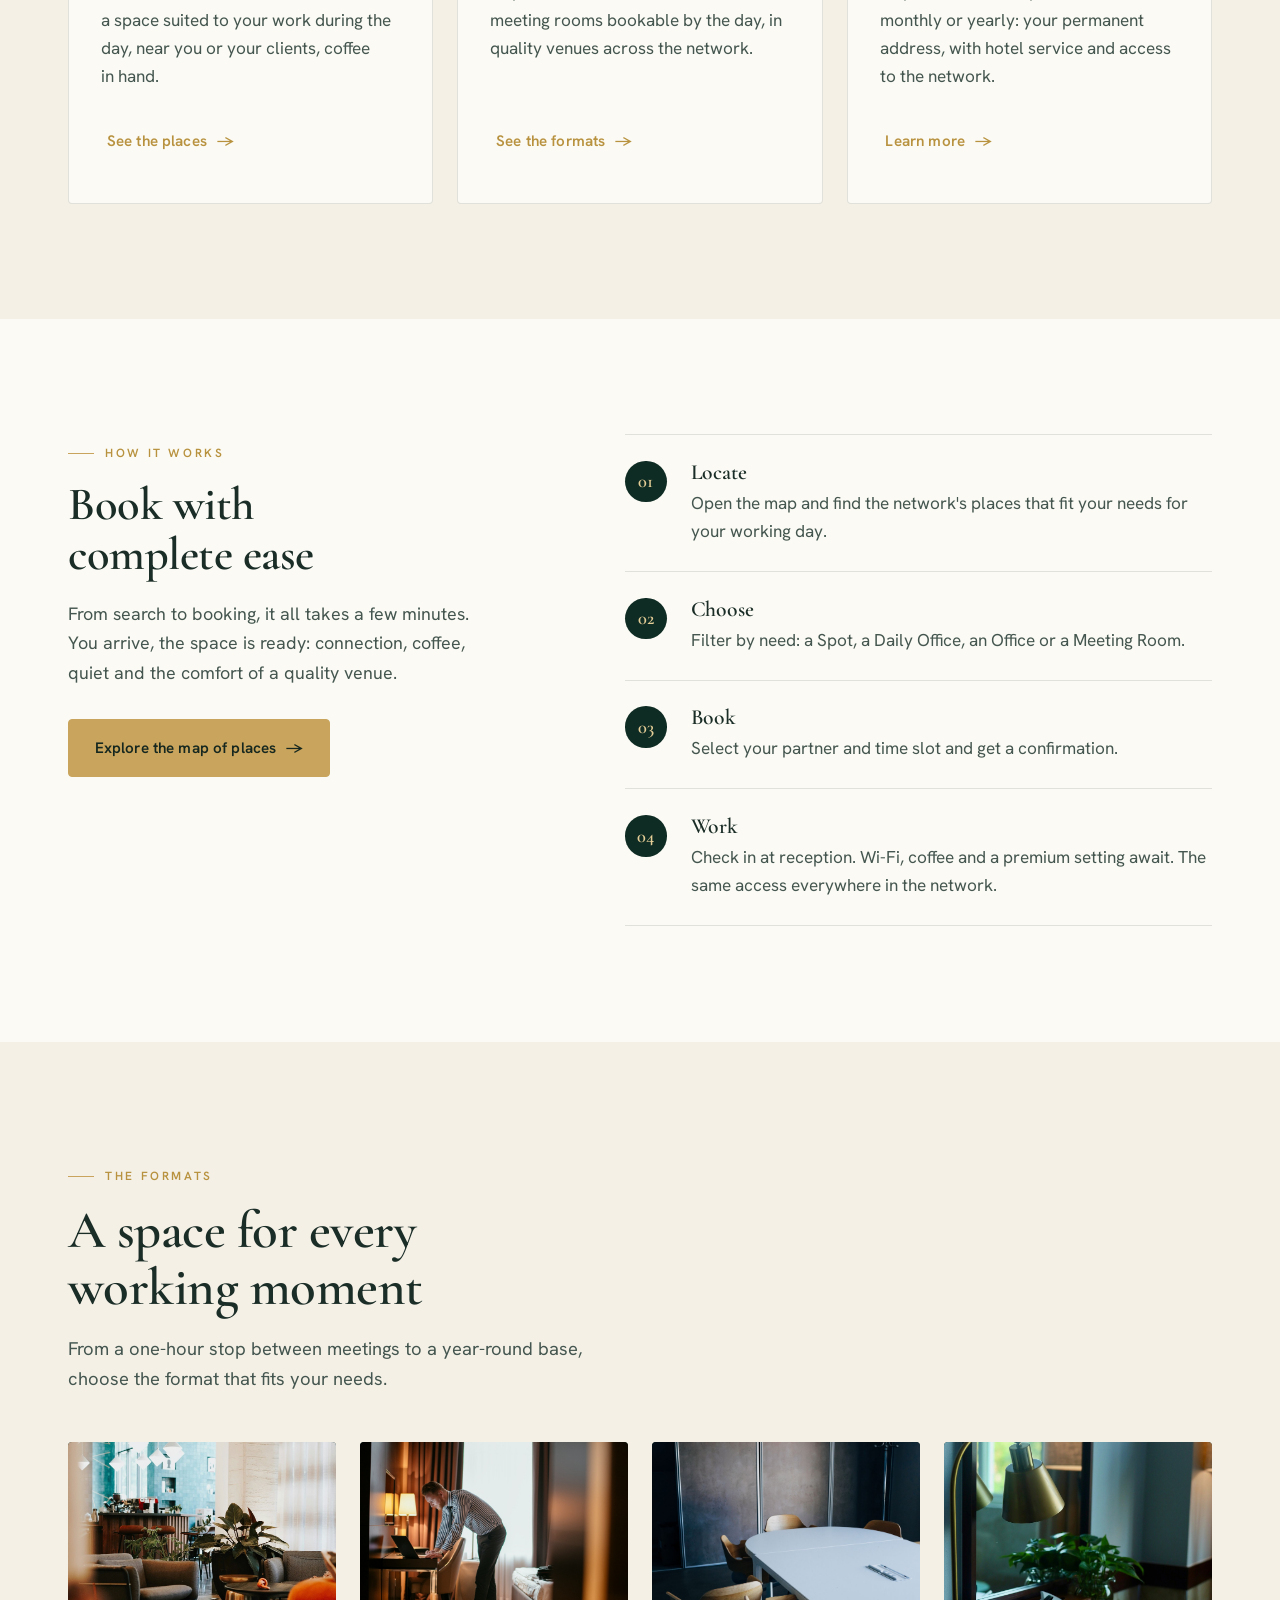
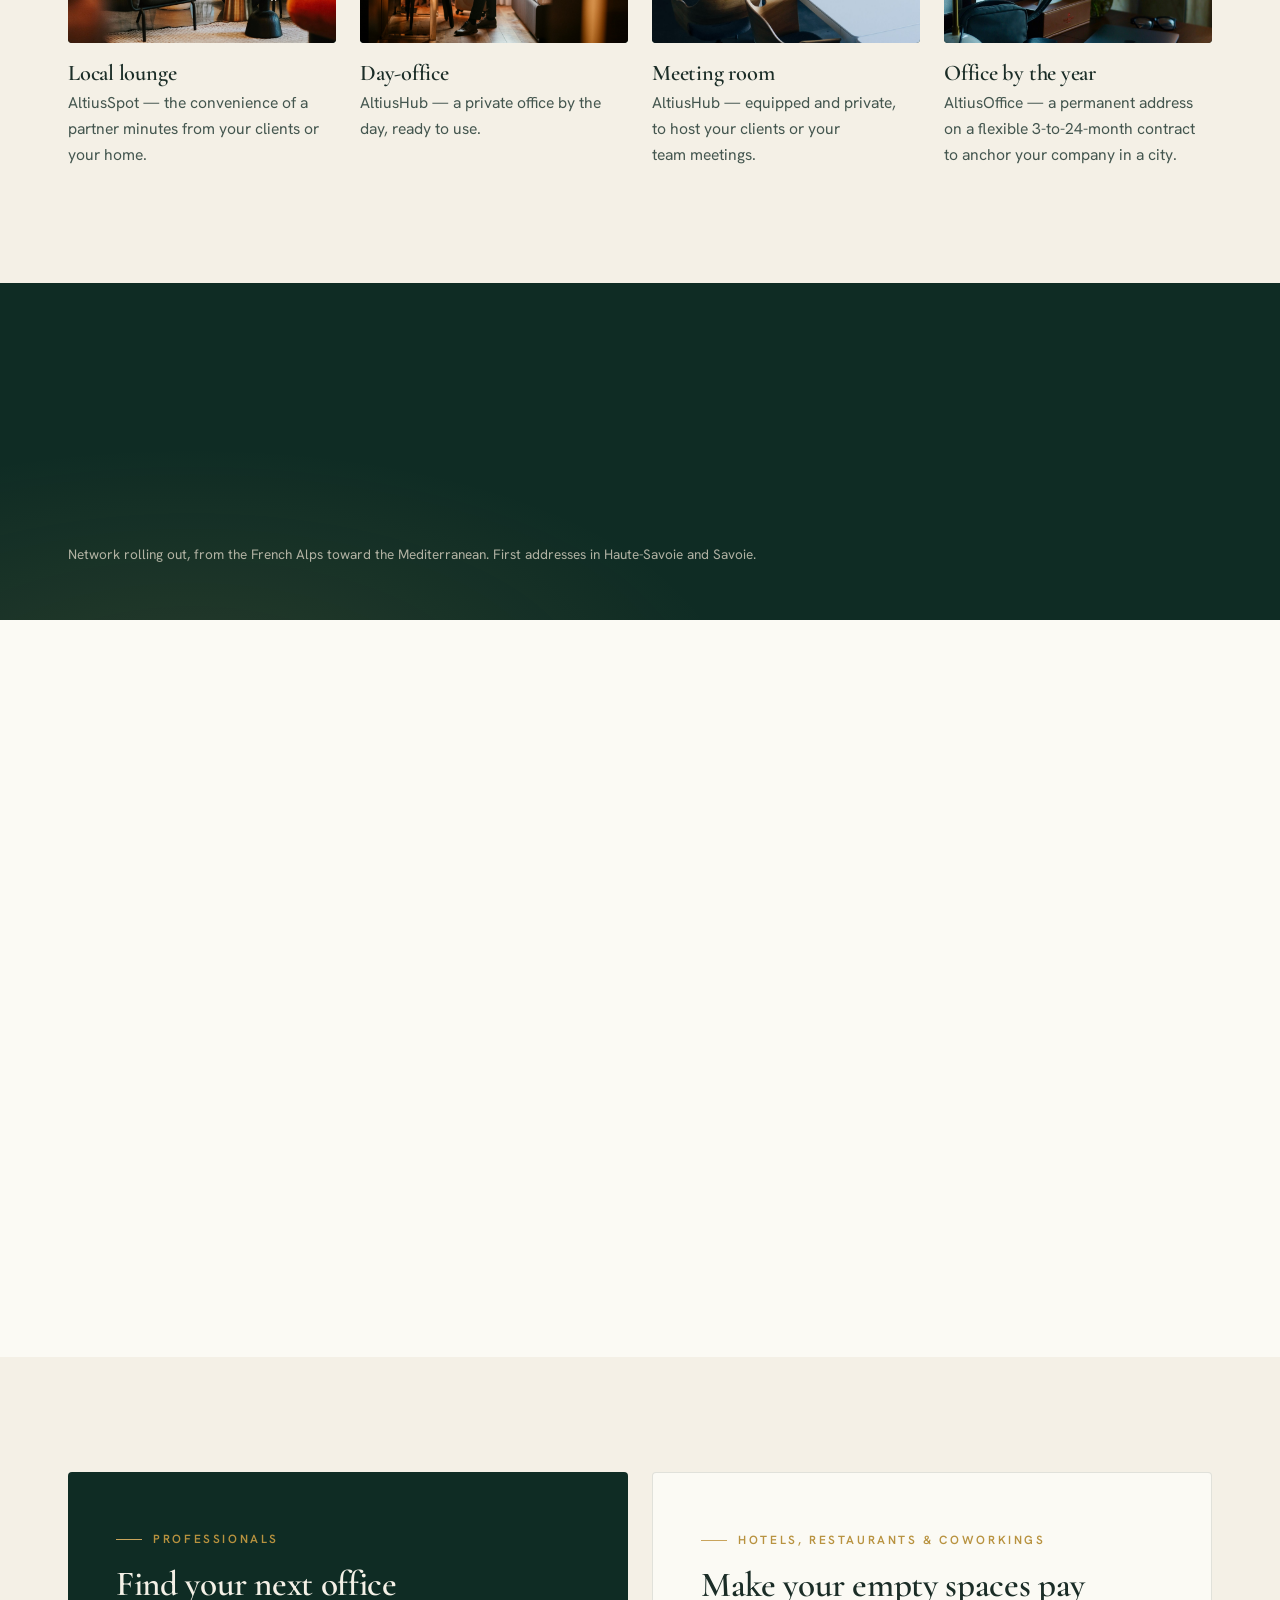
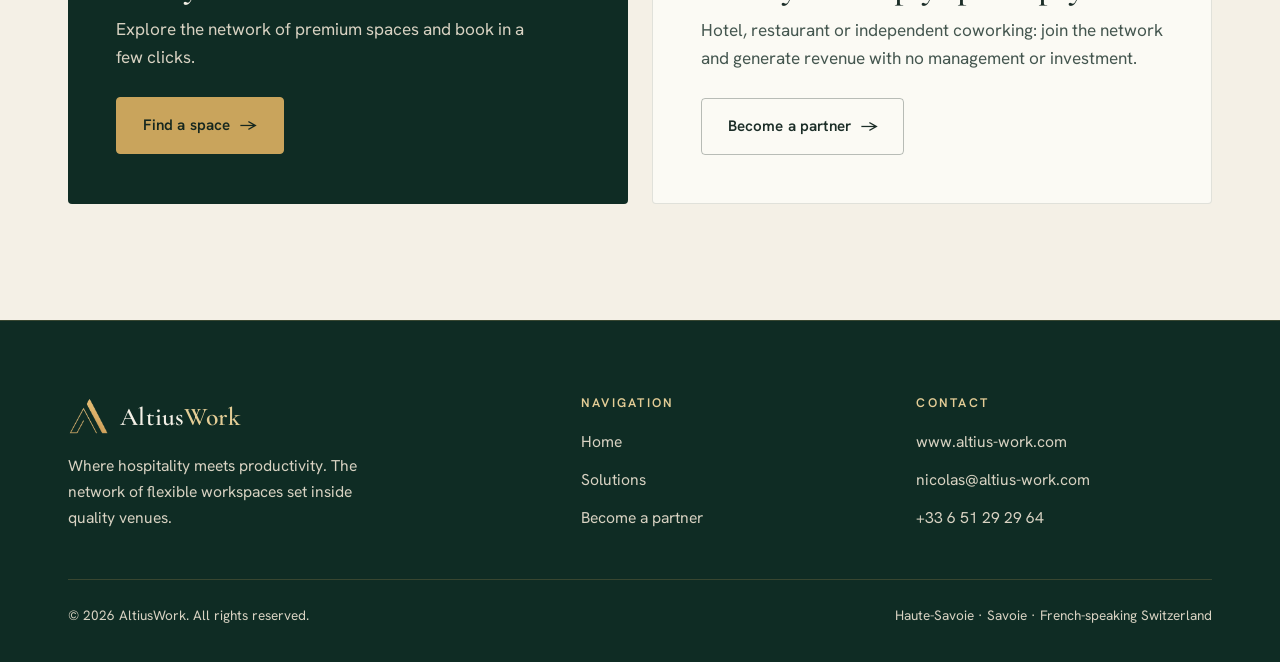
==== commit aaabf607: "Cache-buster ?v=2 sur la photo salle de reunion (forcer le rechargement) Co-Authored-By: Claude Opus" ====
--- a/en/index.html
+++ b/en/index.html
@@ -149,7 +149,7 @@
         <p>AltiusHub — a private office by the day, ready to use.</p>
       </article>
       <article class="format-card reveal">
-        <div class="ph has-photo"><img src="../assets/img/meeting.jpg" alt="Equipped meeting room"></div>
+        <div class="ph has-photo"><img src="../assets/img/meeting.jpg?v=2" alt="Equipped meeting room"></div>
         <h3>Meeting room</h3>
         <p>AltiusHub — equipped and private, to host your clients or your team meetings.</p>
       </article>
